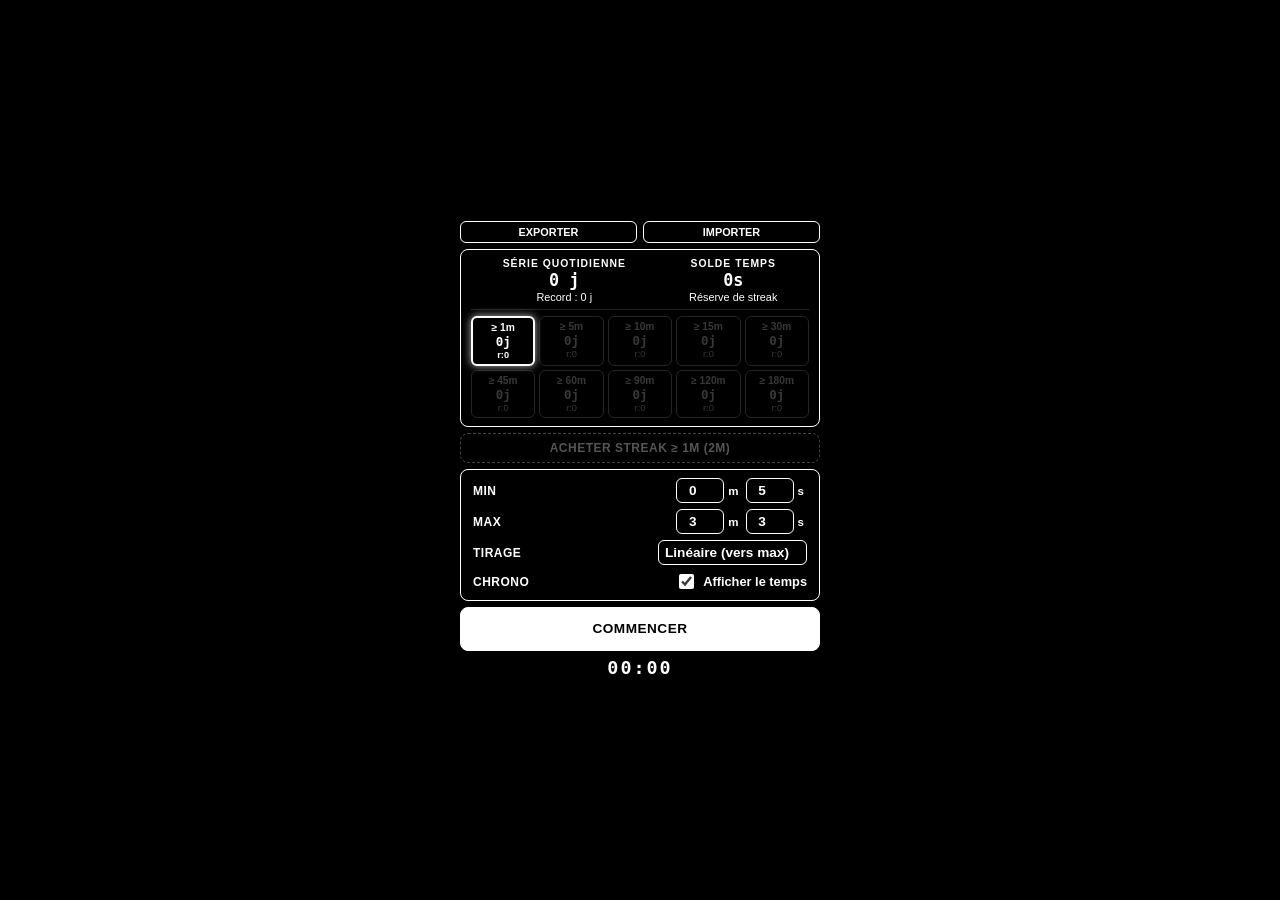
==== antibrainrot.html @ d5aaacd8 "Sélection temps" ====
<!DOCTYPE html>
<html lang="fr">
<head>
  <meta charset="UTF-8">
  <meta name="viewport" content="width=device-width, initial-scale=1.0, user-scalable=no">
  <meta name="color-scheme" content="dark">
  <title>ANTI BRAINROTTING</title>
  <style>
    * {
      box-sizing: border-box;
      user-select: none;
      -webkit-user-select: none;
      -webkit-tap-highlight-color: transparent;
    }
    body {
      margin: 0;
      background: #000;
      color: #fff;
      font-family: -apple-system, BlinkMacSystemFont, "Segoe UI", Roboto, "Helvetica Neue", sans-serif;
      display: flex;
      flex-direction: column;
      align-items: center;
      justify-content: center;
      min-height: 100vh;
      text-align: center;
      padding: 10px 14px;
    }
    .card, .backup-actions, button#actionBtn, #buySection {
      width: 100%;
      max-width: 360px;
    }
    .backup-actions {
      display: flex;
      justify-content: space-between;
      gap: 6px;
      margin-bottom: 6px;
    }
    .btn-secondary {
      flex: 1;
      background: #000;
      border: 1px solid #fff;
      color: #fff;
      font-size: 0.68rem;
      padding: 4px 10px;
      border-radius: 6px;
      cursor: pointer;
      font-weight: 600;
      text-transform: uppercase;
      transition: background 0.2s, color 0.2s;
      appearance: none;
    }
    .btn-secondary:hover {
      background: #fff;
      color: #000;
    }
    .unified-stats-card, .config-card {
      background: #000;
      border: 1px solid #fff;
      border-radius: 8px;
      margin-bottom: 6px;
      display: flex;
      flex-direction: column;
      gap: 6px;
    }
    .unified-stats-card { padding: 8px 10px; }
    .config-card { padding: 8px 12px; }

    .stats-header {
      display: flex;
      justify-content: space-around;
      align-items: center;
      border-bottom: 1px solid #222;
      padding-bottom: 6px;
    }
    .stat-box {
      display: flex;
      flex-direction: column;
      align-items: center;
    }
    .stat-label {
      font-size: 0.65rem;
      text-transform: uppercase;
      letter-spacing: 1px;
      margin-bottom: 1px;
      font-weight: 600;
    }
    .stat-val {
      font-size: 1.05rem;
      font-weight: 700;
      font-family: "SF Mono", Monaco, Consolas, monospace;
    }
    .stat-sub { font-size: 0.68rem; margin-top: 1px; }

    .tiers-grid {
      display: grid;
      grid-template-columns: repeat(auto-fit, minmax(64px, 1fr));
      gap: 4px;
    }
    .tier-box {
      background: #000;
      border: 1px solid #fff;
      border-radius: 6px;
      padding: 4px 2px;
      display: flex;
      flex-direction: column;
      align-items: center;
      transition: opacity 0.2s, border-color 0.2s, transform 0.1s;
      cursor: pointer;
    }
    .tier-box:active { transform: scale(0.97); }

    .tier-box.locked {
      border-color: #444;
      color: #666;
      opacity: 0.55;
    }
    .tier-box.locked span { color: #666; }

    .tier-box.completed-today {
      border-color: #fff;
      color: #fff;
      opacity: 0.85;
    }
    .tier-box.completed-today span { color: #fff; }

    .tier-box.selected-target {
      border: 2px solid #fff;
      box-shadow: 0 0 8px rgba(255, 255, 255, 0.7);
      opacity: 1 !important;
      color: #fff !important;
    }
    .tier-box.selected-target span {
      color: #fff !important;
      font-weight: 900 !important;
    }

    .tier-label { font-size: 0.64rem; font-weight: 700; margin-bottom: 1px; }
    .tier-val {
      font-size: 0.78rem;
      font-weight: 700;
      font-family: "SF Mono", Monaco, Consolas, monospace;
    }
    .tier-rec { font-size: 0.58rem; margin-top: 1px; }

    #buySection {
      margin-bottom: 6px;
      display: none;
    }
    #btnBuyStreak {
      width: 100%;
      background: #000;
      color: #fff;
      border: 1px dashed #fff;
      border-radius: 8px;
      padding: 7px 10px;
      font-size: 0.75rem;
      font-weight: 700;
      letter-spacing: 0.5px;
      cursor: pointer;
      text-transform: uppercase;
      transition: background 0.2s, color 0.2s;
    }
    #btnBuyStreak:hover:not(:disabled) {
      background: #fff;
      color: #000;
    }
    #btnBuyStreak:disabled {
      border-color: #444;
      color: #555;
      cursor: not-allowed;
    }

    .config-row {
      display: flex;
      align-items: center;
      justify-content: space-between;
      gap: 6px;
    }
    .row-label {
      font-size: 0.75rem;
      font-weight: 700;
      text-transform: uppercase;
      letter-spacing: 0.5px;
    }
    .inputs-wrapper { display: flex; align-items: center; gap: 4px; }
    .unit-tag { font-size: 0.72rem; margin-right: 3px; font-weight: 600; }

    input[type="number"], select {
      background: #000;
      border: 1px solid #fff;
      color: #fff;
      border-radius: 6px;
      font-size: 0.85rem;
      outline: none;
      appearance: none;
    }
    input[type="number"] {
      padding: 4px 2px;
      width: 48px;
      text-align: center;
      font-weight: bold;
    }
    select { padding: 4px 6px; max-width: 185px; font-weight: 600; }
    input:disabled, select:disabled { border: 1px solid #fff; -webkit-text-fill-color: #fff; }

    .checkbox-label {
      display: flex;
      align-items: center;
      cursor: pointer;
      gap: 6px;
      font-size: 0.8rem;
      font-weight: 600;
    }
    .checkbox-label input { width: 15px; height: 15px; accent-color: #fff; cursor: pointer; }

    button#actionBtn {
      background: #fff;
      color: #000;
      border: 1px solid #fff;
      padding: 10px 14px;
      border-radius: 8px;
      font-size: 0.85rem;
      font-weight: 700;
      letter-spacing: 0.5px;
      cursor: pointer;
      min-height: 44px;
      line-height: 1.3;
      white-space: pre-line;
      margin-bottom: 6px;
      transition: transform 0.1s ease;
      touch-action: manipulation;
      appearance: none;
    }
    button#actionBtn:active { transform: scale(0.98); }
    button#actionBtn.stop {
      background: #000;
      color: #fff;
    }
    button#actionBtn.stop:active {
      background: #fff;
      color: #000;
    }
    button#actionBtn.presence {
      background: #000;
      color: #fff;
      border: 1px solid #fff;
    }

    #stopwatch {
      font-family: "SF Mono", Monaco, Consolas, monospace;
      font-size: 1.15rem;
      letter-spacing: 2px;
      min-height: 22px;
      font-weight: 700;
    }
    #stopwatch.hidden, #importFile { display: none; }
  </style>
</head>
<body>

  <div class="backup-actions">
    <button class="btn-secondary" id="btnExport">Exporter</button>
    <button class="btn-secondary" id="btnImport">Importer</button>
    <input type="file" id="importFile" accept=".json">
  </div>

  <div class="unified-stats-card card">
    <div class="stats-header">
      <div class="stat-box">
        <span class="stat-label">Série Quotidienne</span>
        <span class="stat-val" id="statDayStreak">0 j</span>
        <span class="stat-sub" id="statDayStreakRecord">Record : 0 j</span>
      </div>
      <div class="stat-box">
        <span class="stat-label">Solde Temps</span>
        <span class="stat-val" id="statBank">0s</span>
        <span class="stat-sub">Réserve de streak</span>
      </div>
    </div>
    <div class="tiers-grid" id="tiersContainer"></div>
  </div>

  <div id="buySection">
    <button id="btnBuyStreak">Acheter le streak</button>
  </div>

  <div class="config-card card">
    <div class="config-row" id="rowMin">
      <span class="row-label">Min</span>
      <div class="inputs-wrapper">
        <input type="number" id="minM" value="0" min="0" max="999">
        <span class="unit-tag">m</span>
        <input type="number" id="minS" value="5" min="0" max="59">
        <span class="unit-tag">s</span>
      </div>
    </div>
    <div class="config-row">
      <span class="row-label">Max</span>
      <div class="inputs-wrapper">
        <input type="number" id="maxM" value="3" min="0" max="999">
        <span class="unit-tag">m</span>
        <input type="number" id="maxS" value="3" min="0" max="59">
        <span class="unit-tag">s</span>
      </div>
    </div>
    <div class="config-row">
      <span class="row-label">Tirage</span>
      <select id="probDist">
        <option value="fixed">Durée fixe (Max)</option>
        <option value="linear" selected>Linéaire (vers max)</option>
        <option value="uniform">Uniforme (classique)</option>
      </select>
    </div>
    <div class="config-row" id="rowSurprise">
      <span class="row-label">Contrôles</span>
      <select id="surpriseFreq">
        <option value="0">Aucun (0 %)</option>
        <option value="0.0055">Rare (~1 / 3 min)</option>
        <option value="0.011" selected>Modéré (~1 / 90 s)</option>
        <option value="0.020">Fréquent (~1 / 50 s)</option>
        <option value="0.0333">Intense (~1 / 30 s)</option>
      </select>
    </div>
    <div class="config-row">
      <span class="row-label">Chrono</span>
      <label class="checkbox-label">
        <input type="checkbox" id="showStopwatch" checked>
        <span>Afficher le temps</span>
      </label>
    </div>
  </div>

  <button id="actionBtn">COMMENCER</button>
  <div id="stopwatch">00:00</div>

  <script>
    const $ = id => document.getElementById(id);

    const DURATION_TIERS = [
      { id: "1m", label: "≥ 1m", minSec: 60 },
      { id: "5m", label: "≥ 5m", minSec: 300 },
      { id: "10m", label: "≥ 10m", minSec: 600 },
      { id: "15m", label: "≥ 15m", minSec: 900 },
      { id: "30m", label: "≥ 30m", minSec: 1800 },
      { id: "45m", label: "≥ 45m", minSec: 2700 },
      { id: "60m", label: "≥ 60m", minSec: 3600 },
      { id: "90m", label: "≥ 90m", minSec: 5400 },
      { id: "120m", label: "≥ 120m", minSec: 7200 },
      { id: "180m", label: "≥ 180m", minSec: 10800 }
    ];

    let selectedTierId = null;

    let running = false;
    let presenceMode = null;
    let countdownVal = 0;
    let targetSeconds = 0;
    let configuredMaxSeconds = 0;
    let elapsedSeconds = 0;
    let pauseOffsetMs = 0;
    let pauseStartMs = 0;
    let startTime = 0;
    let masterInterval = null;
    let presenceTimer = null;

    let surpriseProbPerSec = 0;
    let lastSurpriseEndSecond = -999;

    const stopIfRunning = () => { if (running) declarerEchec("APPLICATION QUITTÉE"); };
    document.addEventListener("visibilitychange", () => { if (document.hidden) stopIfRunning(); });
    window.addEventListener("pagehide", stopIfRunning);
    window.addEventListener("blur", stopIfRunning);

    const recupererDateJour = () => new Date().toISOString().slice(0, 10);

    function calculerEcartJours(d1, d2) {
      if (!d1 || !d2) return 999;
      return Math.round((new Date(d2) - new Date(d1)) / 864e5);
    }

    function chargerDonneesStats() {
      const defaut = { lastActiveDate: null, dayStreak: 0, dayStreakRecord: 0, bankSeconds: 0, tiers: {} };
      DURATION_TIERS.forEach(t => defaut.tiers[t.id] = { streak: 0, record: 0, lastDate: null });

      try {
        const raw = localStorage.getItem('meditation_presence_stats');
        if (!raw) return defaut;
        const data = Object.assign(defaut, JSON.parse(raw));
        const today = recupererDateJour();

        if (calculerEcartJours(data.lastActiveDate, today) > 1) data.dayStreak = 0;
        data.dayStreakRecord = Math.max(data.dayStreak, data.dayStreakRecord || 0);

        DURATION_TIERS.forEach(t => {
          const tier = data.tiers[t.id] = data.tiers[t.id] || { streak: 0, record: 0, lastDate: null };
          if (calculerEcartJours(tier.lastDate, today) > 1) tier.streak = 0;
          tier.record = Math.max(tier.streak, tier.record || 0);
        });
        return data;
      } catch {
        return defaut;
      }
    }

    function enregistrerDonneesStats(data) {
      try { localStorage.setItem('meditation_presence_stats', JSON.stringify(data)); } catch {}
    }

    function selectionnerPalier(id) {
      if (running) return;

      if (selectedTierId === id) {
        selectedTierId = null;
      } else {
        selectedTierId = id;
        const t = DURATION_TIERS.find(tier => tier.id === id);
        if (t) {
          $('maxM').value = Math.floor(t.minSec / 60);
          $('maxS').value = t.minSec % 60;
          sauvegarderParametres();
        }
      }
      rafraichirAffichageStats();
    }

    function actualiserPalierSelonMax() {
      const maxSec = (parseInt($('maxM').value, 10) || 0) * 60 + (parseInt($('maxS').value, 10) || 0);
      let palierCorrespondant = null;

      // On trouve le palier le plus élevé éligible avec le temps Max configuré
      for (let i = DURATION_TIERS.length - 1; i >= 0; i--) {
        if (maxSec >= DURATION_TIERS[i].minSec) {
          palierCorrespondant = DURATION_TIERS[i].id;
          break;
        }
      }

      selectedTierId = palierCorrespondant;
      sauvegarderParametres();
      rafraichirAffichageStats();
    }

    function rafraichirAffichageStats() {
      const data = chargerDonneesStats();
      const today = recupererDateJour();

      $('statDayStreak').textContent = `${data.dayStreak} j`;
      $('statDayStreakRecord').textContent = `Record : ${data.dayStreakRecord || 0} j`;
      $('statBank').textContent = formaterTempsCourt(data.bankSeconds || 0);

      const fragment = document.createDocumentFragment();

      DURATION_TIERS.forEach(t => {
        const tData = data.tiers[t.id] || { streak: 0, record: 0, lastDate: null };
        const isDoneToday = tData.lastDate === today;
        const isSelected = selectedTierId === t.id;

        let statusClass = isDoneToday ? "completed-today" : "locked";
        if (isSelected) statusClass += " selected-target";

        const box = document.createElement('div');
        box.className = `tier-box ${statusClass}`;
        box.onclick = () => selectionnerPalier(t.id);
        box.innerHTML = `
          <span class="tier-label">${t.label}</span>
          <span class="tier-val">${tData.streak}j</span>
          <span class="tier-rec">r:${tData.record}</span>
        `;
        fragment.appendChild(box);
      });

      const container = $('tiersContainer');
      container.replaceChildren(fragment);

      // Gestion de l'affichage du bouton d'achat
      const buySec = $('buySection');
      const buyBtn = $('btnBuyStreak');
      const tierData = selectedTierId ? data.tiers[selectedTierId] : null;
      const isSelectedDoneToday = tierData ? tierData.lastDate === today : false;

      // Le bouton d'achat n'est proposé que si le palier n'est pas encore fait aujourd'hui
      if (selectedTierId && !running && !isSelectedDoneToday) {
        const tierObj = DURATION_TIERS.find(t => t.id === selectedTierId);
        const costSec = tierObj.minSec * 2;
        buySec.style.display = 'block';
        buyBtn.textContent = `Acheter streak ${tierObj.label} (${formaterTempsCourt(costSec)})`;
        buyBtn.disabled = (data.bankSeconds || 0) < costSec;
      } else {
        buySec.style.display = 'none';
      }
    }

    function acheterStreak() {
      if (!selectedTierId || running) return;
      const data = chargerDonneesStats();
      const today = recupererDateJour();
      const tierObj = DURATION_TIERS.find(t => t.id === selectedTierId);
      if (!tierObj) return;

      const costSec = tierObj.minSec * 2;
      if ((data.bankSeconds || 0) < costSec) {
        alert("Solde de temps insuffisant pour acheter ce streak.");
        return;
      }

      data.bankSeconds -= costSec;

      if (data.lastActiveDate !== today) {
        data.dayStreak = (calculerEcartJours(data.lastActiveDate, today) === 1) ? data.dayStreak + 1 : 1;
        data.lastActiveDate = today;
      }
      data.dayStreakRecord = Math.max(data.dayStreak, data.dayStreakRecord || 0);

      const tier = data.tiers[tierObj.id] = data.tiers[tierObj.id] || { streak: 0, record: 0, lastDate: null };
      tier.streak = (calculerEcartJours(tier.lastDate, today) === 1) ? tier.streak + 1 : 1;
      tier.lastDate = today;
      tier.record = Math.max(tier.streak, tier.record || 0);

      enregistrerDonneesStats(data);
      rafraichirAffichageStats();
      alert(`Streak ${tierObj.label} acheté avec succès !`);
    }

    function exporterSauvegarde() {
      const exportData = {
        version: 4,
        dateExport: new Date().toISOString(),
        config: localStorage.getItem('meditation_presence_config'),
        stats: localStorage.getItem('meditation_presence_stats')
      };
      const blob = new Blob([JSON.stringify(exportData, null, 2)], { type: "application/json" });
      const a = document.createElement('a');
      a.href = URL.createObjectURL(blob);
      a.download = `presence-backup-${recupererDateJour()}.json`;
      a.click();
      URL.revokeObjectURL(a.href);
    }

    function importerSauvegarde(event) {
      const file = event.target.files[0];
      if (!file) return;

      const reader = new FileReader();
      reader.onload = e => {
        try {
          const data = JSON.parse(e.target.result);
          if (data.stats) {
            JSON.parse(data.stats);
            localStorage.setItem('meditation_presence_stats', data.stats);
          }
          if (data.config) {
            JSON.parse(data.config);
            localStorage.setItem('meditation_presence_config', data.config);
          }
          chargerParametres();
          gererChangementDistribution();
          toggleChronoDisplay();
          actualiserPalierSelonMax();
          alert("Données importées avec succès.");
        } catch {
          alert("Erreur lors de l'import : fichier corrompu ou invalide.");
        }
      };
      reader.readAsText(file);
      event.target.value = "";
    }

    function comptabiliserSession(estVictoire, maxSecSession, dureeReelle) {
      const stats = chargerDonneesStats();
      const today = recupererDateJour();
      let estComptabilise = false;
      let gainBanque = 0;

      if (estVictoire) {
        if (stats.lastActiveDate !== today) {
          stats.dayStreak = (calculerEcartJours(stats.lastActiveDate, today) === 1) ? stats.dayStreak + 1 : 1;
          stats.lastActiveDate = today;
        }
        stats.dayStreakRecord = Math.max(stats.dayStreak, stats.dayStreakRecord || 0);

        if (selectedTierId) {
          const t = DURATION_TIERS.find(tier => tier.id === selectedTierId);
          if (t && maxSecSession >= t.minSec) {
            const tier = stats.tiers[t.id] = stats.tiers[t.id] || { streak: 0, record: 0, lastDate: null };
            if (tier.lastDate !== today) {
              tier.streak = (calculerEcartJours(tier.lastDate, today) === 1) ? tier.streak + 1 : 1;
              tier.lastDate = today;
              tier.record = Math.max(tier.streak, tier.record || 0);
              estComptabilise = true;
            }
          }
        } else {
          for (let i = 0; i < DURATION_TIERS.length; i++) {
            const t = DURATION_TIERS[i];
            const tier = stats.tiers[t.id] = stats.tiers[t.id] || { streak: 0, record: 0, lastDate: null };
            if (tier.lastDate === today) continue;

            if (maxSecSession >= t.minSec) {
              tier.streak = (calculerEcartJours(tier.lastDate, today) === 1) ? tier.streak + 1 : 1;
              tier.lastDate = today;
              tier.record = Math.max(tier.streak, tier.record || 0);
              estComptabilise = true;
            }
            break;
          }
        }

        if (!estComptabilise) {
          gainBanque = Math.floor(dureeReelle / 4);
          stats.bankSeconds = (stats.bankSeconds || 0) + gainBanque;
        }
      }

      enregistrerDonneesStats(stats);
      rafraichirAffichageStats();
      return { estComptabilise, gainBanque };
    }

    function sauvegarderParametres() {
      try {
        localStorage.setItem('meditation_presence_config', JSON.stringify({
          minM: $('minM').value, minS: $('minS').value,
          maxM: $('maxM').value, maxS: $('maxS').value,
          surpriseFreq: $('surpriseFreq').value,
          probDist: $('probDist').value,
          showStopwatch: $('showStopwatch').checked
        }));
      } catch {}
    }

    function chargerParametres() {
      try {
        const config = JSON.parse(localStorage.getItem('meditation_presence_config') || '{}');
        ['minM', 'minS', 'maxM', 'maxS', 'surpriseFreq', 'probDist'].forEach(k => {
          if (config[k] !== undefined && $(k)) $(k).value = config[k];
        });
        if (config.showStopwatch !== undefined) $('showStopwatch').checked = config.showStopwatch;
      } catch {}
    }

    function gererChangementDistribution() {
      const isFixed = $('probDist').value === 'fixed';
      $('minM').disabled = $('minS').disabled = isFixed;
      $('rowMin').style.display = isFixed ? "none" : "flex";

      $('surpriseFreq').disabled = !isFixed;
      $('rowSurprise').style.display = isFixed ? "flex" : "none";
    }

    function toggleChronoDisplay() {
      $('stopwatch').classList.toggle('hidden', !$('showStopwatch').checked);
    }

    function formaterTemps(totalSec) {
      const m = Math.floor(totalSec / 60);
      const s = totalSec % 60;
      return (m > 0 && s > 0) ? `${m}m ${s}s` : (m > 0 ? `${m}m` : `${s}s`);
    }

    function formaterTempsCourt(totalSec) {
      const m = Math.floor(totalSec / 60);
      const s = totalSec % 60;
      if (m > 0 && s > 0) return `${m}m${s}s`;
      if (m > 0) return `${m}m`;
      return `${s}s`;
    }

    function formaterChrono(sec) {
      return `${String(Math.floor(sec / 60)).padStart(2, '0')}:${String(sec % 60).padStart(2, '0')}`;
    }

    function calculerTempsCible(minSec, maxSec, mode) {
      if (mode === 'fixed' || minSec >= maxSec) return maxSec;
      const u = Math.random();
      const factors = {
        linear: Math.sqrt(u),
        uniform: u
      };
      return minSec + Math.floor((factors[mode] ?? u) * (maxSec - minSec + 1));
    }

    function toggleFormInputs(disabled) {
      ['maxM', 'maxS', 'showStopwatch', 'probDist'].forEach(id => $(id).disabled = disabled);
      if (disabled) {
        $('minM').disabled = $('minS').disabled = true;
        $('surpriseFreq').disabled = true;
        $('buySection').style.display = 'none';
      } else {
        gererChangementDistribution();
        rafraichirAffichageStats();
      }
    }

    function handleClick() {
      if (presenceMode === 'mid') {
        clearTimeout(presenceTimer);
        presenceMode = null;
        pauseOffsetMs += (Date.now() - pauseStartMs);
        lastSurpriseEndSecond = elapsedSeconds;

        const btn = $('actionBtn');
        btn.textContent = "ABANDONNER";
        btn.className = "stop";
      } else if (presenceMode === 'final') {
        clearTimeout(presenceTimer);
        presenceMode = null;

        const res = comptabiliserSession(true, configuredMaxSeconds, targetSeconds);
        const statut = res.estComptabilise 
          ? "COMPTABILISÉ" 
          : (res.gainBanque > 0 ? `+${formaterTemps(res.gainBanque)} ÉCONOMISÉ` : "NON COMPTABILISÉ");
        const tempsFormate = formaterTemps(targetSeconds);

        reinitialiserBouton(`GAGNÉ - ${statut} (${tempsFormate})\nRECOMMENCER`);
      } else if (running) {
        declarerEchec("ABANDON");
      } else {
        demarrerSession();
      }
    }

    function demarrerSession() {
      sauvegarderParametres();

      const minTotal = (parseInt($('minM').value, 10) || 0) * 60 + (parseInt($('minS').value, 10) || 0);
      const maxTotal = (parseInt($('maxM').value, 10) || 0) * 60 + (parseInt($('maxS').value, 10) || 0);
      const distMode = $('probDist').value;

      if (maxTotal <= 0) return alert("La durée maximum doit être supérieure à 0.");
      if (distMode !== 'fixed' && minTotal > maxTotal) return alert("Le minimum ne peut pas dépasser le maximum.");

      configuredMaxSeconds = maxTotal;
      targetSeconds = calculerTempsCible(minTotal, maxTotal, distMode);
      
      surpriseProbPerSec = (distMode === 'fixed') ? (parseFloat($('surpriseFreq').value) || 0) : 0;
      
      elapsedSeconds = 0;
      pauseOffsetMs = 0;
      startTime = Date.now();
      lastSurpriseEndSecond = -999;
      presenceMode = null;
      running = true;

      toggleFormInputs(true);
      toggleChronoDisplay();

      const btn = $('actionBtn');
      btn.textContent = "ABANDONNER";
      btn.className = "stop";
      $('stopwatch').textContent = "00:00";

      clearInterval(masterInterval);
      masterInterval = setInterval(moteurTemps, 200);
    }

    function moteurTemps() {
      if (!running || presenceMode !== null) return;

      const currentSec = Math.floor((Date.now() - startTime - pauseOffsetMs) / 1000);
      if (currentSec <= elapsedSeconds) return;

      elapsedSeconds = currentSec;
      $('stopwatch').textContent = formaterChrono(elapsedSeconds);

      if (elapsedSeconds >= targetSeconds) {
        clearInterval(masterInterval);
        running = false;
        activerCompteARebours('final', 10, "TERMINER", "NON VALIDÉ");
        return;
      }

      if (surpriseProbPerSec > 0) {
        const delaiEcoule = (elapsedSeconds - lastSurpriseEndSecond) >= 10;
        const pasTropProcheFin = (targetSeconds - elapsedSeconds) > 20;

        if (delaiEcoule && pasTropProcheFin && Math.random() < surpriseProbPerSec) {
          pauseStartMs = Date.now();
          activerCompteARebours('mid', 10, "PRÉSENT", "CONTRÔLE MANQUÉ");
        }
      }
    }

    function activerCompteARebours(mode, seconds, labelPrefix, failReason) {
      clearTimeout(presenceTimer);
      presenceMode = mode;
      countdownVal = seconds;

      const step = () => {
        if (presenceMode !== mode) return;
        const btn = $('actionBtn');
        if (countdownVal > 0) {
          btn.textContent = `${labelPrefix} (${countdownVal}s)`;
          btn.className = "presence";
          countdownVal--;
          presenceTimer = setTimeout(step, 1000);
        } else {
          declarerEchec(failReason);
        }
      };
      step();
    }

    function declarerEchec(raison = "NON VALIDÉ") {
      presenceMode = null;
      running = false;
      clearInterval(masterInterval);
      clearTimeout(presenceTimer);

      const tempsTenu = formaterTemps(elapsedSeconds);
      comptabiliserSession(false, configuredMaxSeconds, 0);
      reinitialiserBouton(`PERDU : ${raison} (${tempsTenu})\nRECOMMENCER`);
    }

    function reinitialiserBouton(label = "COMMENCER") {
      toggleFormInputs(false);
      const btn = $('actionBtn');
      btn.textContent = label;
      btn.className = "";
    }

    // Écouteurs d'événements
    $('btnExport').addEventListener('click', exporterSauvegarde);
    $('btnImport').addEventListener('click', () => $('importFile').click());
    $('importFile').addEventListener('change', importerSauvegarde);
    $('actionBtn').addEventListener('click', handleClick);
    $('btnBuyStreak').addEventListener('click', acheterStreak);

    $('minM').addEventListener('input', sauvegarderParametres);
    $('minS').addEventListener('input', sauvegarderParametres);

    // Ajustement dynamique au changement de Max
    $('maxM').addEventListener('input', actualiserPalierSelonMax);
    $('maxS').addEventListener('input', actualiserPalierSelonMax);

    $('surpriseFreq').addEventListener('change', sauvegarderParametres);
    $('probDist').addEventListener('change', () => {
      gererChangementDistribution();
      sauvegarderParametres();
    });
    $('showStopwatch').addEventListener('change', () => {
      toggleChronoDisplay();
      sauvegarderParametres();
    });

    // Initialisation
    chargerParametres();
    gererChangementDistribution();
    toggleChronoDisplay();
    actualiserPalierSelonMax();
  </script>
</body>
</html>
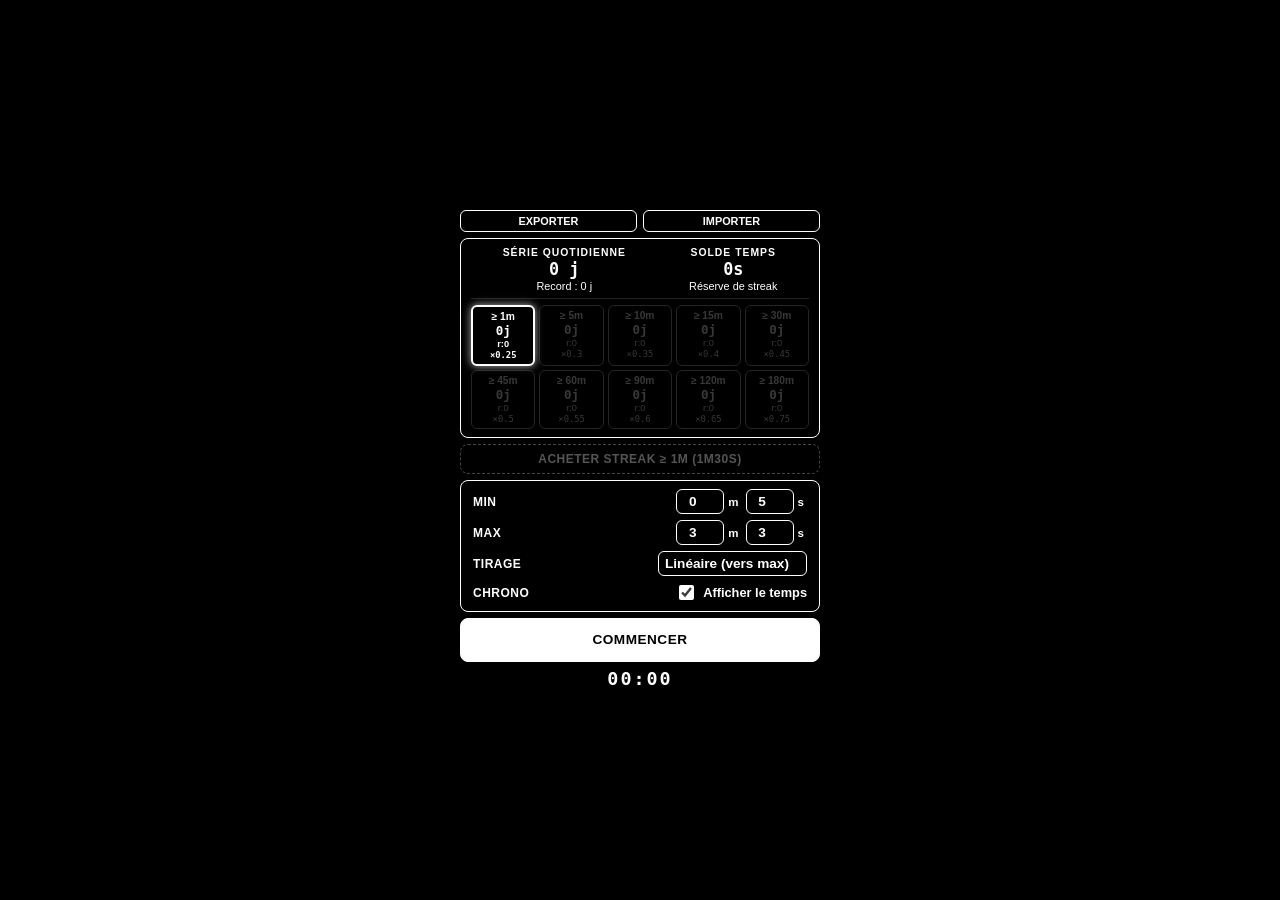
==== commit 36df60cd: "commit" ====
--- a/antibrainrot.html
+++ b/antibrainrot.html
@@ -25,7 +25,7 @@
       text-align: center;
       padding: 10px 14px;
     }
-    .card, .backup-actions, button#actionBtn, #buySection {
+    .card, .backup-actions, button#actionBtn, #buySection, #bonusInfo {
       width: 100%;
       max-width: 360px;
     }
@@ -117,11 +117,15 @@
     .tier-box.locked span { color: #666; }
 
     .tier-box.completed-today {
-      border-color: #fff;
+      border: 1px solid #fff;
       color: #fff;
-      opacity: 0.85;
-    }
-    .tier-box.completed-today span { color: #fff; }
+      opacity: 1;
+    }
+    .tier-box.completed-today span {
+      color: #fff;
+      font-weight: normal;
+    }
+
 
     .tier-box.selected-target {
       border: 2px solid #fff;
@@ -141,6 +145,30 @@
       font-family: "SF Mono", Monaco, Consolas, monospace;
     }
     .tier-rec { font-size: 0.58rem; margin-top: 1px; }
+    .tier-mult {
+      font-size: 0.55rem;
+      font-family: "SF Mono", Monaco, Consolas, monospace;
+      color: #aaa;
+      margin-top: 1px;
+    }
+
+    #bonusInfo {
+      display: none;
+      background: #000;
+      border: 1px solid #444;
+      border-radius: 8px;
+      padding: 6px 10px;
+      margin-bottom: 6px;
+      font-size: 0.72rem;
+      font-weight: 600;
+      color: #bbb;
+      line-height: 1.4;
+    }
+    #bonusInfo .highlight {
+      color: #fff;
+      font-family: "SF Mono", Monaco, Consolas, monospace;
+      font-weight: 700;
+    }
 
     #buySection {
       margin-bottom: 6px;
@@ -279,6 +307,8 @@
     </div>
     <div class="tiers-grid" id="tiersContainer"></div>
   </div>
+
+  <div id="bonusInfo"></div>
 
   <div id="buySection">
     <button id="btnBuyStreak">Acheter le streak</button>
@@ -337,16 +367,16 @@
     const $ = id => document.getElementById(id);
 
     const DURATION_TIERS = [
-      { id: "1m", label: "≥ 1m", minSec: 60 },
-      { id: "5m", label: "≥ 5m", minSec: 300 },
-      { id: "10m", label: "≥ 10m", minSec: 600 },
-      { id: "15m", label: "≥ 15m", minSec: 900 },
-      { id: "30m", label: "≥ 30m", minSec: 1800 },
-      { id: "45m", label: "≥ 45m", minSec: 2700 },
-      { id: "60m", label: "≥ 60m", minSec: 3600 },
-      { id: "90m", label: "≥ 90m", minSec: 5400 },
-      { id: "120m", label: "≥ 120m", minSec: 7200 },
-      { id: "180m", label: "≥ 180m", minSec: 10800 }
+      { id: "1m", label: "≥ 1m", minSec: 60, rate: 0.25 },
+      { id: "5m", label: "≥ 5m", minSec: 300, rate: 0.30 },
+      { id: "10m", label: "≥ 10m", minSec: 600, rate: 0.35 },
+      { id: "15m", label: "≥ 15m", minSec: 900, rate: 0.40 },
+      { id: "30m", label: "≥ 30m", minSec: 1800, rate: 0.45 },
+      { id: "45m", label: "≥ 45m", minSec: 2700, rate: 0.50 },
+      { id: "60m", label: "≥ 60m", minSec: 3600, rate: 0.55 },
+      { id: "90m", label: "≥ 90m", minSec: 5400, rate: 0.60 },
+      { id: "120m", label: "≥ 120m", minSec: 7200, rate: 0.65 },
+      { id: "180m", label: "≥ 180m", minSec: 10800, rate: 0.75 }
     ];
 
     let selectedTierId = null;
@@ -427,7 +457,6 @@
       const maxSec = (parseInt($('maxM').value, 10) || 0) * 60 + (parseInt($('maxS').value, 10) || 0);
       let palierCorrespondant = null;
 
-      // On trouve le palier le plus élevé éligible avec le temps Max configuré
       for (let i = DURATION_TIERS.length - 1; i >= 0; i--) {
         if (maxSec >= DURATION_TIERS[i].minSec) {
           palierCorrespondant = DURATION_TIERS[i].id;
@@ -465,6 +494,7 @@
           <span class="tier-label">${t.label}</span>
           <span class="tier-val">${tData.streak}j</span>
           <span class="tier-rec">r:${tData.record}</span>
+          <span class="tier-mult">×${t.rate}</span>
         `;
         fragment.appendChild(box);
       });
@@ -472,16 +502,26 @@
       const container = $('tiersContainer');
       container.replaceChildren(fragment);
 
-      // Gestion de l'affichage du bouton d'achat
       const buySec = $('buySection');
       const buyBtn = $('btnBuyStreak');
+      const bonusInfo = $('bonusInfo');
       const tierData = selectedTierId ? data.tiers[selectedTierId] : null;
       const isSelectedDoneToday = tierData ? tierData.lastDate === today : false;
 
-      // Le bouton d'achat n'est proposé que si le palier n'est pas encore fait aujourd'hui
+      // Affichage du ratio bonus si le palier sélectionné est déjà fait aujourd'hui
+      if (selectedTierId && !running && isSelectedDoneToday) {
+        const tierObj = DURATION_TIERS.find(t => t.id === selectedTierId);
+        const secParMin = Math.round(60 * tierObj.rate);
+        bonusInfo.style.display = 'block';
+        bonusInfo.innerHTML = `Palier <span class="highlight">${tierObj.label}</span> déjà validé : bonus réserve actif à <span class="highlight">×${tierObj.rate}</span> (1m tenue = ${secParMin}s épargnées)`;
+      } else {
+        bonusInfo.style.display = 'none';
+      }
+
+      // Bouton d'achat visible uniquement si le palier n'est pas encore fait aujourd'hui
       if (selectedTierId && !running && !isSelectedDoneToday) {
         const tierObj = DURATION_TIERS.find(t => t.id === selectedTierId);
-        const costSec = tierObj.minSec * 2;
+        const costSec = Math.round(tierObj.minSec * 1.5);
         buySec.style.display = 'block';
         buyBtn.textContent = `Acheter streak ${tierObj.label} (${formaterTempsCourt(costSec)})`;
         buyBtn.disabled = (data.bankSeconds || 0) < costSec;
@@ -497,7 +537,7 @@
       const tierObj = DURATION_TIERS.find(t => t.id === selectedTierId);
       if (!tierObj) return;
 
-      const costSec = tierObj.minSec * 2;
+      const costSec = Math.round(tierObj.minSec * 1.5);
       if ((data.bankSeconds || 0) < costSec) {
         alert("Solde de temps insuffisant pour acheter ce streak.");
         return;
@@ -523,7 +563,7 @@
 
     function exporterSauvegarde() {
       const exportData = {
-        version: 4,
+        version: 5,
         dateExport: new Date().toISOString(),
         config: localStorage.getItem('meditation_presence_config'),
         stats: localStorage.getItem('meditation_presence_stats')
@@ -570,6 +610,7 @@
       const today = recupererDateJour();
       let estComptabilise = false;
       let gainBanque = 0;
+      let tauxApplique = 0.25;
 
       if (estVictoire) {
         if (stats.lastActiveDate !== today) {
@@ -606,14 +647,16 @@
         }
 
         if (!estComptabilise) {
-          gainBanque = Math.floor(dureeReelle / 4);
+          const t = DURATION_TIERS.find(tier => tier.id === selectedTierId);
+          tauxApplique = t ? t.rate : 0.25;
+          gainBanque = Math.floor(dureeReelle * tauxApplique);
           stats.bankSeconds = (stats.bankSeconds || 0) + gainBanque;
         }
       }
 
       enregistrerDonneesStats(stats);
       rafraichirAffichageStats();
-      return { estComptabilise, gainBanque };
+      return { estComptabilise, gainBanque, tauxApplique };
     }
 
     function sauvegarderParametres() {
@@ -685,6 +728,7 @@
         $('minM').disabled = $('minS').disabled = true;
         $('surpriseFreq').disabled = true;
         $('buySection').style.display = 'none';
+        $('bonusInfo').style.display = 'none';
       } else {
         gererChangementDistribution();
         rafraichirAffichageStats();
@@ -708,7 +752,7 @@
         const res = comptabiliserSession(true, configuredMaxSeconds, targetSeconds);
         const statut = res.estComptabilise 
           ? "COMPTABILISÉ" 
-          : (res.gainBanque > 0 ? `+${formaterTemps(res.gainBanque)} ÉCONOMISÉ` : "NON COMPTABILISÉ");
+          : (res.gainBanque > 0 ? `+${formaterTemps(res.gainBanque)} (×${res.tauxApplique})` : "NON COMPTABILISÉ");
         const tempsFormate = formaterTemps(targetSeconds);
 
         reinitialiserBouton(`GAGNÉ - ${statut} (${tempsFormate})\nRECOMMENCER`);
@@ -828,7 +872,6 @@
     $('minM').addEventListener('input', sauvegarderParametres);
     $('minS').addEventListener('input', sauvegarderParametres);
 
-    // Ajustement dynamique au changement de Max
     $('maxM').addEventListener('input', actualiserPalierSelonMax);
     $('maxS').addEventListener('input', actualiserPalierSelonMax);
 
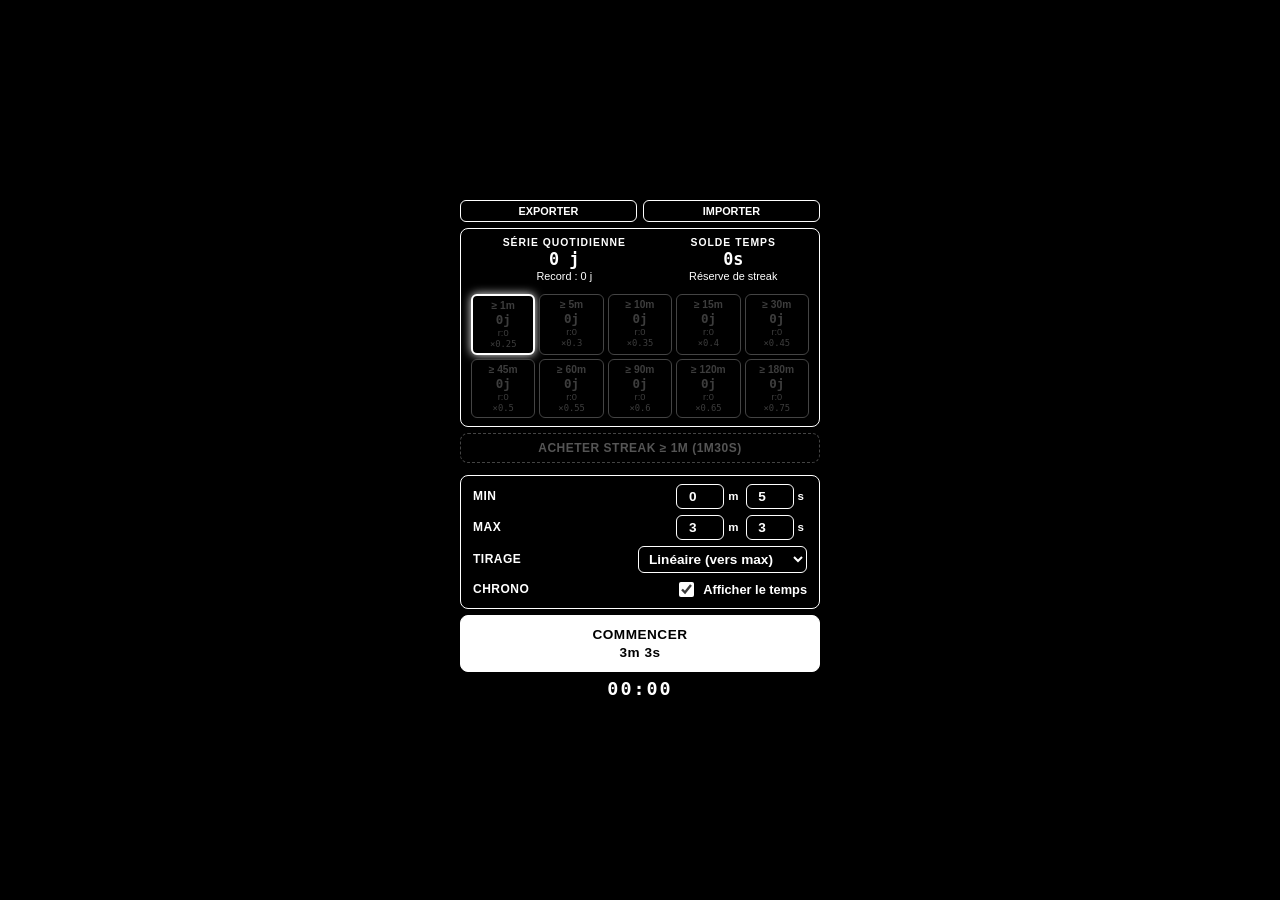
==== commit 96a6c746: "amélioration" ====
--- a/antibrainrot.html
+++ b/antibrainrot.html
@@ -16,7 +16,7 @@
       margin: 0;
       background: #000;
       color: #fff;
-      font-family: -apple-system, BlinkMacSystemFont, "Segoe UI", Roboto, "Helvetica Neue", sans-serif;
+      font-family: -apple-system, BlinkMacSystemFont, "Segoe UI", Roboto, sans-serif;
       display: flex;
       flex-direction: column;
       align-items: center;
@@ -25,7 +25,7 @@
       text-align: center;
       padding: 10px 14px;
     }
-    .card, .backup-actions, button#actionBtn, #buySection, #bonusInfo {
+    .card, .backup-actions, #actionBtn, #buySection, #bonusInfo {
       width: 100%;
       max-width: 360px;
     }
@@ -47,12 +47,9 @@
       font-weight: 600;
       text-transform: uppercase;
       transition: background 0.2s, color 0.2s;
-      appearance: none;
-    }
-    .btn-secondary:hover {
-      background: #fff;
-      color: #000;
-    }
+    }
+    .btn-secondary:hover { background: #fff; color: #000; }
+    
     .unified-stats-card, .config-card {
       background: #000;
       border: 1px solid #fff;
@@ -69,14 +66,9 @@
       display: flex;
       justify-content: space-around;
       align-items: center;
-      border-bottom: 1px solid #222;
       padding-bottom: 6px;
     }
-    .stat-box {
-      display: flex;
-      flex-direction: column;
-      align-items: center;
-    }
+    .stat-box { display: flex; flex-direction: column; align-items: center; }
     .stat-label {
       font-size: 0.65rem;
       text-transform: uppercase;
@@ -104,38 +96,16 @@
       display: flex;
       flex-direction: column;
       align-items: center;
-      transition: opacity 0.2s, border-color 0.2s, transform 0.1s;
+      transition: border-color 0.2s, box-shadow 0.2s, transform 0.1s;
       cursor: pointer;
     }
     .tier-box:active { transform: scale(0.97); }
-
-    .tier-box.locked {
-      border-color: #444;
-      color: #666;
-      opacity: 0.55;
-    }
-    .tier-box.locked span { color: #666; }
-
-    .tier-box.completed-today {
-      border: 1px solid #fff;
-      color: #fff;
-      opacity: 1;
-    }
-    .tier-box.completed-today span {
-      color: #fff;
-      font-weight: normal;
-    }
-
-
+    .tier-box.locked { border-color: #444; color: #666; }
+    .tier-box.locked > span { color: #666; opacity: 0.6; }
+    .tier-box.completed-today { border-color: #fff; color: #fff; }
     .tier-box.selected-target {
-      border: 2px solid #fff;
-      box-shadow: 0 0 8px rgba(255, 255, 255, 0.7);
-      opacity: 1 !important;
-      color: #fff !important;
-    }
-    .tier-box.selected-target span {
-      color: #fff !important;
-      font-weight: 900 !important;
+      border: 2px solid #fff !important;
+      box-shadow: 0 0 10px rgba(255, 255, 255, 0.95) !important;
     }
 
     .tier-label { font-size: 0.64rem; font-weight: 700; margin-bottom: 1px; }
@@ -152,51 +122,27 @@
       margin-top: 1px;
     }
 
-    #bonusInfo {
-      display: none;
-      background: #000;
-      border: 1px solid #444;
-      border-radius: 8px;
-      padding: 6px 10px;
-      margin-bottom: 6px;
-      font-size: 0.72rem;
-      font-weight: 600;
-      color: #bbb;
-      line-height: 1.4;
-    }
-    #bonusInfo .highlight {
-      color: #fff;
-      font-family: "SF Mono", Monaco, Consolas, monospace;
-      font-weight: 700;
-    }
-
-    #buySection {
-      margin-bottom: 6px;
-      display: none;
-    }
-    #btnBuyStreak {
-      width: 100%;
-      background: #000;
-      color: #fff;
+    #bonusInfo, #btnBuyStreak {
       border: 1px dashed #fff;
       border-radius: 8px;
       padding: 7px 10px;
       font-size: 0.75rem;
       font-weight: 700;
       letter-spacing: 0.5px;
+      text-transform: uppercase;
+      margin-bottom: 6px;
+    }
+    #bonusInfo { display: none; background: #000; }
+    #buySection { margin-bottom: 6px; display: none; }
+    #btnBuyStreak {
+      width: 100%;
+      background: #000;
+      color: #fff;
       cursor: pointer;
-      text-transform: uppercase;
       transition: background 0.2s, color 0.2s;
     }
-    #btnBuyStreak:hover:not(:disabled) {
-      background: #fff;
-      color: #000;
-    }
-    #btnBuyStreak:disabled {
-      border-color: #444;
-      color: #555;
-      cursor: not-allowed;
-    }
+    #btnBuyStreak:hover:not(:disabled) { background: #fff; color: #000; }
+    #btnBuyStreak:disabled { border-color: #444; color: #555; cursor: not-allowed; }
 
     .config-row {
       display: flex;
@@ -220,7 +166,6 @@
       border-radius: 6px;
       font-size: 0.85rem;
       outline: none;
-      appearance: none;
     }
     input[type="number"] {
       padding: 4px 2px;
@@ -229,7 +174,7 @@
       font-weight: bold;
     }
     select { padding: 4px 6px; max-width: 185px; font-weight: 600; }
-    input:disabled, select:disabled { border: 1px solid #fff; -webkit-text-fill-color: #fff; }
+    input:disabled, select:disabled { border-color: #fff; -webkit-text-fill-color: #fff; }
 
     .checkbox-label {
       display: flex;
@@ -241,7 +186,7 @@
     }
     .checkbox-label input { width: 15px; height: 15px; accent-color: #fff; cursor: pointer; }
 
-    button#actionBtn {
+    #actionBtn {
       background: #fff;
       color: #000;
       border: 1px solid #fff;
@@ -255,24 +200,12 @@
       line-height: 1.3;
       white-space: pre-line;
       margin-bottom: 6px;
-      transition: transform 0.1s ease;
       touch-action: manipulation;
-      appearance: none;
-    }
-    button#actionBtn:active { transform: scale(0.98); }
-    button#actionBtn.stop {
-      background: #000;
-      color: #fff;
-    }
-    button#actionBtn.stop:active {
-      background: #fff;
-      color: #000;
-    }
-    button#actionBtn.presence {
-      background: #000;
-      color: #fff;
-      border: 1px solid #fff;
-    }
+    }
+    #actionBtn:active { transform: scale(0.98); }
+    #actionBtn.stop { background: #000; color: #fff; }
+    #actionBtn.stop:active { background: #fff; color: #000; }
+    #actionBtn.presence { background: #000; color: #fff; font-size: 1.4rem; }
 
     #stopwatch {
       font-family: "SF Mono", Monaco, Consolas, monospace;
@@ -281,7 +214,7 @@
       min-height: 22px;
       font-weight: 700;
     }
-    #stopwatch.hidden, #importFile { display: none; }
+    .hidden { display: none !important; }
   </style>
 </head>
 <body>
@@ -289,7 +222,7 @@
   <div class="backup-actions">
     <button class="btn-secondary" id="btnExport">Exporter</button>
     <button class="btn-secondary" id="btnImport">Importer</button>
-    <input type="file" id="importFile" accept=".json">
+    <input type="file" id="importFile" class="hidden" accept=".json">
   </div>
 
   <div class="unified-stats-card card">
@@ -379,22 +312,11 @@
       { id: "180m", label: "≥ 180m", minSec: 10800, rate: 0.75 }
     ];
 
-    let selectedTierId = null;
-
-    let running = false;
-    let presenceMode = null;
-    let countdownVal = 0;
-    let targetSeconds = 0;
-    let configuredMaxSeconds = 0;
-    let elapsedSeconds = 0;
-    let pauseOffsetMs = 0;
-    let pauseStartMs = 0;
-    let startTime = 0;
-    let masterInterval = null;
-    let presenceTimer = null;
-
-    let surpriseProbPerSec = 0;
-    let lastSurpriseEndSecond = -999;
+    let selectedTierId = null, running = false, presenceMode = null;
+    let targetSeconds = 0, configuredMaxSeconds = 0, elapsedSeconds = 0;
+    let pauseOffsetMs = 0, pauseStartMs = 0, startTime = 0;
+    let masterInterval = null, presenceTimer = null;
+    let surpriseProbPerSec = 0, lastSurpriseEndSecond = -999;
 
     const stopIfRunning = () => { if (running) declarerEchec("APPLICATION QUITTÉE"); };
     document.addEventListener("visibilitychange", () => { if (document.hidden) stopIfRunning(); });
@@ -402,11 +324,8 @@
     window.addEventListener("blur", stopIfRunning);
 
     const recupererDateJour = () => new Date().toISOString().slice(0, 10);
-
-    function calculerEcartJours(d1, d2) {
-      if (!d1 || !d2) return 999;
-      return Math.round((new Date(d2) - new Date(d1)) / 864e5);
-    }
+    const calculerEcartJours = (d1, d2) => (!d1 || !d2) ? 999 : Math.round((new Date(d2) - new Date(d1)) / 864e5);
+    const lireSecondesConfig = (mId, sId) => (parseInt($(mId).value, 10) || 0) * 60 + (parseInt($(sId).value, 10) || 0);
 
     function chargerDonneesStats() {
       const defaut = { lastActiveDate: null, dayStreak: 0, dayStreakRecord: 0, bankSeconds: 0, tiers: {} };
@@ -432,13 +351,17 @@
       }
     }
 
-    function enregistrerDonneesStats(data) {
+    const enregistrerDonneesStats = data => {
       try { localStorage.setItem('meditation_presence_stats', JSON.stringify(data)); } catch {}
+    };
+
+    function actualiserBoutonRecommencer() {
+      if (running) return;
+      reinitialiserBouton(`COMMENCER\n${formaterTemps(lireSecondesConfig('maxM', 'maxS'))}`);
     }
 
     function selectionnerPalier(id) {
       if (running) return;
-
       if (selectedTierId === id) {
         selectedTierId = null;
       } else {
@@ -451,22 +374,17 @@
         }
       }
       rafraichirAffichageStats();
+      actualiserBoutonRecommencer();
     }
 
     function actualiserPalierSelonMax() {
-      const maxSec = (parseInt($('maxM').value, 10) || 0) * 60 + (parseInt($('maxS').value, 10) || 0);
-      let palierCorrespondant = null;
-
-      for (let i = DURATION_TIERS.length - 1; i >= 0; i--) {
-        if (maxSec >= DURATION_TIERS[i].minSec) {
-          palierCorrespondant = DURATION_TIERS[i].id;
-          break;
-        }
-      }
-
-      selectedTierId = palierCorrespondant;
+      const maxSec = lireSecondesConfig('maxM', 'maxS');
+      const match = [...DURATION_TIERS].reverse().find(t => maxSec >= t.minSec);
+      selectedTierId = match ? match.id : null;
+
       sauvegarderParametres();
       rafraichirAffichageStats();
+      actualiserBoutonRecommencer();
     }
 
     function rafraichirAffichageStats() {
@@ -478,17 +396,14 @@
       $('statBank').textContent = formaterTempsCourt(data.bankSeconds || 0);
 
       const fragment = document.createDocumentFragment();
-
       DURATION_TIERS.forEach(t => {
         const tData = data.tiers[t.id] || { streak: 0, record: 0, lastDate: null };
         const isDoneToday = tData.lastDate === today;
-        const isSelected = selectedTierId === t.id;
-
-        let statusClass = isDoneToday ? "completed-today" : "locked";
-        if (isSelected) statusClass += " selected-target";
+        let cls = isDoneToday ? "completed-today" : "locked";
+        if (selectedTierId === t.id) cls += " selected-target";
 
         const box = document.createElement('div');
-        box.className = `tier-box ${statusClass}`;
+        box.className = `tier-box ${cls}`;
         box.onclick = () => selectionnerPalier(t.id);
         box.innerHTML = `
           <span class="tier-label">${t.label}</span>
@@ -498,33 +413,23 @@
         `;
         fragment.appendChild(box);
       });
-
-      const container = $('tiersContainer');
-      container.replaceChildren(fragment);
+      $('tiersContainer').replaceChildren(fragment);
 
       const buySec = $('buySection');
-      const buyBtn = $('btnBuyStreak');
       const bonusInfo = $('bonusInfo');
-      const tierData = selectedTierId ? data.tiers[selectedTierId] : null;
-      const isSelectedDoneToday = tierData ? tierData.lastDate === today : false;
-
-      // Affichage du ratio bonus si le palier sélectionné est déjà fait aujourd'hui
-      if (selectedTierId && !running && isSelectedDoneToday) {
-        const tierObj = DURATION_TIERS.find(t => t.id === selectedTierId);
-        const secParMin = Math.round(60 * tierObj.rate);
-        bonusInfo.style.display = 'block';
-        bonusInfo.innerHTML = `Palier <span class="highlight">${tierObj.label}</span> déjà validé : bonus réserve actif à <span class="highlight">×${tierObj.rate}</span> (1m tenue = ${secParMin}s épargnées)`;
-      } else {
-        bonusInfo.style.display = 'none';
-      }
-
-      // Bouton d'achat visible uniquement si le palier n'est pas encore fait aujourd'hui
-      if (selectedTierId && !running && !isSelectedDoneToday) {
-        const tierObj = DURATION_TIERS.find(t => t.id === selectedTierId);
+      const tierObj = selectedTierId ? DURATION_TIERS.find(t => t.id === selectedTierId) : null;
+      const isSelectedDoneToday = tierObj && data.tiers[selectedTierId]?.lastDate === today;
+
+      bonusInfo.style.display = (tierObj && !running && isSelectedDoneToday) ? 'block' : 'none';
+      if (bonusInfo.style.display === 'block') {
+        bonusInfo.textContent = `Palier ${tierObj.label} déjà validé`;
+      }
+
+      if (tierObj && !running && !isSelectedDoneToday) {
         const costSec = Math.round(tierObj.minSec * 1.5);
         buySec.style.display = 'block';
-        buyBtn.textContent = `Acheter streak ${tierObj.label} (${formaterTempsCourt(costSec)})`;
-        buyBtn.disabled = (data.bankSeconds || 0) < costSec;
+        $('btnBuyStreak').textContent = `Acheter streak ${tierObj.label} (${formaterTempsCourt(costSec)})`;
+        $('btnBuyStreak').disabled = (data.bankSeconds || 0) < costSec;
       } else {
         buySec.style.display = 'none';
       }
@@ -544,7 +449,6 @@
       }
 
       data.bankSeconds -= costSec;
-
       if (data.lastActiveDate !== today) {
         data.dayStreak = (calculerEcartJours(data.lastActiveDate, today) === 1) ? data.dayStreak + 1 : 1;
         data.lastActiveDate = today;
@@ -584,14 +488,9 @@
       reader.onload = e => {
         try {
           const data = JSON.parse(e.target.result);
-          if (data.stats) {
-            JSON.parse(data.stats);
-            localStorage.setItem('meditation_presence_stats', data.stats);
-          }
-          if (data.config) {
-            JSON.parse(data.config);
-            localStorage.setItem('meditation_presence_config', data.config);
-          }
+          if (data.stats) localStorage.setItem('meditation_presence_stats', typeof data.stats === 'string' ? data.stats : JSON.stringify(data.stats));
+          if (data.config) localStorage.setItem('meditation_presence_config', typeof data.config === 'string' ? data.config : JSON.stringify(data.config));
+
           chargerParametres();
           gererChangementDistribution();
           toggleChronoDisplay();
@@ -619,36 +518,19 @@
         }
         stats.dayStreakRecord = Math.max(stats.dayStreak, stats.dayStreakRecord || 0);
 
-        if (selectedTierId) {
-          const t = DURATION_TIERS.find(tier => tier.id === selectedTierId);
-          if (t && maxSecSession >= t.minSec) {
-            const tier = stats.tiers[t.id] = stats.tiers[t.id] || { streak: 0, record: 0, lastDate: null };
-            if (tier.lastDate !== today) {
-              tier.streak = (calculerEcartJours(tier.lastDate, today) === 1) ? tier.streak + 1 : 1;
-              tier.lastDate = today;
-              tier.record = Math.max(tier.streak, tier.record || 0);
-              estComptabilise = true;
-            }
-          }
-        } else {
-          for (let i = 0; i < DURATION_TIERS.length; i++) {
-            const t = DURATION_TIERS[i];
-            const tier = stats.tiers[t.id] = stats.tiers[t.id] || { streak: 0, record: 0, lastDate: null };
-            if (tier.lastDate === today) continue;
-
-            if (maxSecSession >= t.minSec) {
-              tier.streak = (calculerEcartJours(tier.lastDate, today) === 1) ? tier.streak + 1 : 1;
-              tier.lastDate = today;
-              tier.record = Math.max(tier.streak, tier.record || 0);
-              estComptabilise = true;
-            }
-            break;
+        const targetTier = selectedTierId ? DURATION_TIERS.find(t => t.id === selectedTierId) : DURATION_TIERS[0];
+        if (targetTier && maxSecSession >= targetTier.minSec) {
+          const tier = stats.tiers[targetTier.id] = stats.tiers[targetTier.id] || { streak: 0, record: 0, lastDate: null };
+          if (tier.lastDate !== today) {
+            tier.streak = (calculerEcartJours(tier.lastDate, today) === 1) ? tier.streak + 1 : 1;
+            tier.lastDate = today;
+            tier.record = Math.max(tier.streak, tier.record || 0);
+            estComptabilise = true;
           }
         }
 
         if (!estComptabilise) {
-          const t = DURATION_TIERS.find(tier => tier.id === selectedTierId);
-          tauxApplique = t ? t.rate : 0.25;
+          tauxApplique = targetTier ? targetTier.rate : 0.25;
           gainBanque = Math.floor(dureeReelle * tauxApplique);
           stats.bankSeconds = (stats.bankSeconds || 0) + gainBanque;
         }
@@ -656,7 +538,7 @@
 
       enregistrerDonneesStats(stats);
       rafraichirAffichageStats();
-      return { estComptabilise, gainBanque, tauxApplique };
+      return { estComptabilise, gainBanque };
     }
 
     function sauvegarderParametres() {
@@ -685,7 +567,6 @@
       const isFixed = $('probDist').value === 'fixed';
       $('minM').disabled = $('minS').disabled = isFixed;
       $('rowMin').style.display = isFixed ? "none" : "flex";
-
       $('surpriseFreq').disabled = !isFixed;
       $('rowSurprise').style.display = isFixed ? "flex" : "none";
     }
@@ -695,17 +576,13 @@
     }
 
     function formaterTemps(totalSec) {
-      const m = Math.floor(totalSec / 60);
-      const s = totalSec % 60;
+      const m = Math.floor(totalSec / 60), s = totalSec % 60;
       return (m > 0 && s > 0) ? `${m}m ${s}s` : (m > 0 ? `${m}m` : `${s}s`);
     }
 
     function formaterTempsCourt(totalSec) {
-      const m = Math.floor(totalSec / 60);
-      const s = totalSec % 60;
-      if (m > 0 && s > 0) return `${m}m${s}s`;
-      if (m > 0) return `${m}m`;
-      return `${s}s`;
+      const m = Math.floor(totalSec / 60), s = totalSec % 60;
+      return (m > 0 && s > 0) ? `${m}m${s}s` : (m > 0 ? `${m}m` : `${s}s`);
     }
 
     function formaterChrono(sec) {
@@ -715,20 +592,15 @@
     function calculerTempsCible(minSec, maxSec, mode) {
       if (mode === 'fixed' || minSec >= maxSec) return maxSec;
       const u = Math.random();
-      const factors = {
-        linear: Math.sqrt(u),
-        uniform: u
-      };
-      return minSec + Math.floor((factors[mode] ?? u) * (maxSec - minSec + 1));
+      const mult = mode === 'linear' ? Math.sqrt(u) : u;
+      return minSec + Math.floor(mult * (maxSec - minSec + 1));
     }
 
     function toggleFormInputs(disabled) {
       ['maxM', 'maxS', 'showStopwatch', 'probDist'].forEach(id => $(id).disabled = disabled);
       if (disabled) {
-        $('minM').disabled = $('minS').disabled = true;
-        $('surpriseFreq').disabled = true;
-        $('buySection').style.display = 'none';
-        $('bonusInfo').style.display = 'none';
+        $('minM').disabled = $('minS').disabled = $('surpriseFreq').disabled = true;
+        $('buySection').style.display = $('bonusInfo').style.display = 'none';
       } else {
         gererChangementDistribution();
         rafraichirAffichageStats();
@@ -750,12 +622,9 @@
         presenceMode = null;
 
         const res = comptabiliserSession(true, configuredMaxSeconds, targetSeconds);
-        const statut = res.estComptabilise 
-          ? "COMPTABILISÉ" 
-          : (res.gainBanque > 0 ? `+${formaterTemps(res.gainBanque)} (×${res.tauxApplique})` : "NON COMPTABILISÉ");
-        const tempsFormate = formaterTemps(targetSeconds);
-
-        reinitialiserBouton(`GAGNÉ - ${statut} (${tempsFormate})\nRECOMMENCER`);
+        const tempsTenu = formaterTemps(targetSeconds);
+        const detail = res.estComptabilise ? "COMPTABILISÉ" : `${res.gainBanque > 0 ? formaterTemps(res.gainBanque) : "0s"} SOLDÉ`;
+        reinitialiserBouton(`GAGNÉ (${tempsTenu})\n${detail}\nRECOMMENCER`);
       } else if (running) {
         declarerEchec("ABANDON");
       } else {
@@ -766,8 +635,8 @@
     function demarrerSession() {
       sauvegarderParametres();
 
-      const minTotal = (parseInt($('minM').value, 10) || 0) * 60 + (parseInt($('minS').value, 10) || 0);
-      const maxTotal = (parseInt($('maxM').value, 10) || 0) * 60 + (parseInt($('maxS').value, 10) || 0);
+      const minTotal = lireSecondesConfig('minM', 'minS');
+      const maxTotal = lireSecondesConfig('maxM', 'maxS');
       const distMode = $('probDist').value;
 
       if (maxTotal <= 0) return alert("La durée maximum doit être supérieure à 0.");
@@ -775,7 +644,6 @@
 
       configuredMaxSeconds = maxTotal;
       targetSeconds = calculerTempsCible(minTotal, maxTotal, distMode);
-      
       surpriseProbPerSec = (distMode === 'fixed') ? (parseFloat($('surpriseFreq').value) || 0) : 0;
       
       elapsedSeconds = 0;
@@ -809,7 +677,7 @@
       if (elapsedSeconds >= targetSeconds) {
         clearInterval(masterInterval);
         running = false;
-        activerCompteARebours('final', 10, "TERMINER", "NON VALIDÉ");
+        activerCompteARebours('final', 10, "!", "NON VALIDÉ");
         return;
       }
 
@@ -819,29 +687,20 @@
 
         if (delaiEcoule && pasTropProcheFin && Math.random() < surpriseProbPerSec) {
           pauseStartMs = Date.now();
-          activerCompteARebours('mid', 10, "PRÉSENT", "CONTRÔLE MANQUÉ");
+          activerCompteARebours('mid', 10, "?", "CONTRÔLE MANQUÉ");
         }
       }
     }
 
-    function activerCompteARebours(mode, seconds, labelPrefix, failReason) {
+    function activerCompteARebours(mode, seconds, symbol, failReason) {
       clearTimeout(presenceTimer);
       presenceMode = mode;
-      countdownVal = seconds;
-
-      const step = () => {
-        if (presenceMode !== mode) return;
-        const btn = $('actionBtn');
-        if (countdownVal > 0) {
-          btn.textContent = `${labelPrefix} (${countdownVal}s)`;
-          btn.className = "presence";
-          countdownVal--;
-          presenceTimer = setTimeout(step, 1000);
-        } else {
-          declarerEchec(failReason);
-        }
-      };
-      step();
+      const btn = $('actionBtn');
+      btn.textContent = symbol;
+      btn.className = "presence";
+      presenceTimer = setTimeout(() => {
+        if (presenceMode === mode) declarerEchec(failReason);
+      }, seconds * 1000);
     }
 
     function declarerEchec(raison = "NON VALIDÉ") {
@@ -869,11 +728,8 @@
     $('actionBtn').addEventListener('click', handleClick);
     $('btnBuyStreak').addEventListener('click', acheterStreak);
 
-    $('minM').addEventListener('input', sauvegarderParametres);
-    $('minS').addEventListener('input', sauvegarderParametres);
-
-    $('maxM').addEventListener('input', actualiserPalierSelonMax);
-    $('maxS').addEventListener('input', actualiserPalierSelonMax);
+    ['minM', 'minS'].forEach(id => $(id).addEventListener('input', sauvegarderParametres));
+    ['maxM', 'maxS'].forEach(id => $(id).addEventListener('input', actualiserPalierSelonMax));
 
     $('surpriseFreq').addEventListener('change', sauvegarderParametres);
     $('probDist').addEventListener('change', () => {
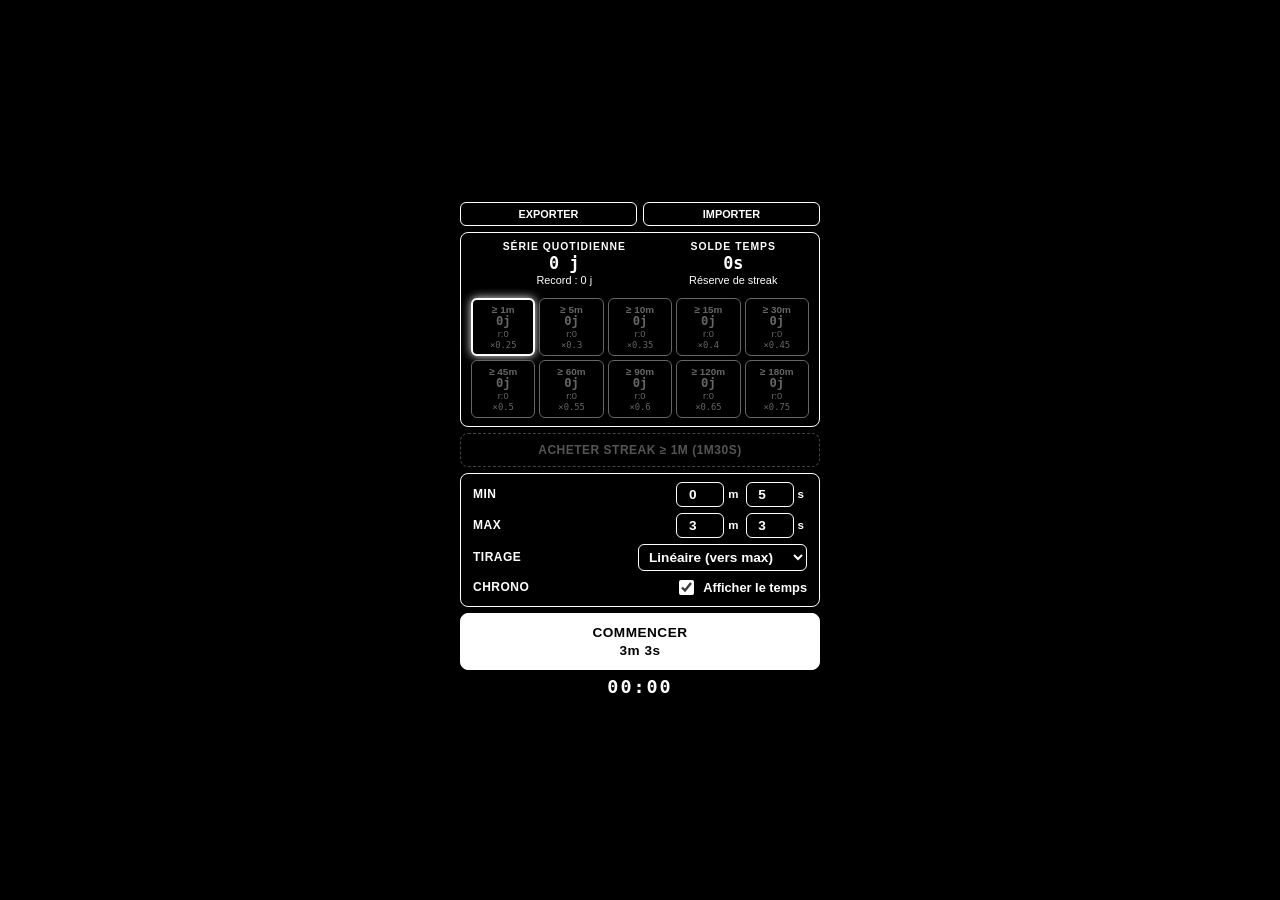
==== commit f2c44b8a: "amélioration" ====
--- a/antibrainrot.html
+++ b/antibrainrot.html
@@ -41,7 +41,7 @@
       border: 1px solid #fff;
       color: #fff;
       font-size: 0.68rem;
-      padding: 4px 10px;
+      padding: 5px 10px;
       border-radius: 6px;
       cursor: pointer;
       font-weight: 600;
@@ -83,67 +83,95 @@
     }
     .stat-sub { font-size: 0.68rem; margin-top: 1px; }
 
+    /* Grille et paliers */
     .tiers-grid {
       display: grid;
-      grid-template-columns: repeat(auto-fit, minmax(64px, 1fr));
+      grid-template-columns: repeat(5, minmax(0, 1fr));
       gap: 4px;
+      width: 100%;
     }
     .tier-box {
+      width: 100%;
+      height: 58px;
       background: #000;
-      border: 1px solid #fff;
+      border: 1px solid #666;
       border-radius: 6px;
-      padding: 4px 2px;
+      padding: 0;
       display: flex;
       flex-direction: column;
       align-items: center;
+      justify-content: center;
+      cursor: pointer;
+      color: #666;
+      overflow: hidden;
       transition: border-color 0.2s, box-shadow 0.2s, transform 0.1s;
-      cursor: pointer;
     }
     .tier-box:active { transform: scale(0.97); }
-    .tier-box.locked { border-color: #444; color: #666; }
-    .tier-box.locked > span { color: #666; opacity: 0.6; }
-    .tier-box.completed-today { border-color: #fff; color: #fff; }
-    .tier-box.selected-target {
-      border: 2px solid #fff !important;
-      box-shadow: 0 0 10px rgba(255, 255, 255, 0.95) !important;
-    }
-
-    .tier-label { font-size: 0.64rem; font-weight: 700; margin-bottom: 1px; }
+
+    .tier-box span {
+      display: block;
+      width: 100%;
+      text-align: center;
+      white-space: nowrap;
+      line-height: 1.15;
+      color: inherit;
+    }
+    .tier-label { font-size: 0.62rem; font-weight: 700; }
     .tier-val {
-      font-size: 0.78rem;
+      font-size: 0.76rem;
       font-weight: 700;
       font-family: "SF Mono", Monaco, Consolas, monospace;
     }
-    .tier-rec { font-size: 0.58rem; margin-top: 1px; }
+    .tier-rec { font-size: 0.58rem; }
     .tier-mult {
       font-size: 0.55rem;
       font-family: "SF Mono", Monaco, Consolas, monospace;
-      color: #aaa;
-      margin-top: 1px;
-    }
-
+    }
+
+    .tier-box.locked {
+      border-color: #666;
+      color: #666;
+    }
+    .tier-box.completed-today {
+      border-color: #fff;
+      color: #fff;
+    }
+    .tier-box.selected-target {
+      outline: 2px solid #fff;
+      outline-offset: -2px;
+      box-shadow: 0 0 10px rgba(255, 255, 255, 0.95);
+    }
+
+    /* Actions secondaires sous stats */
     #bonusInfo, #btnBuyStreak {
+      width: 100%;
+      height: 34px;
+      margin: 0 0 6px 0;
+      padding: 0 10px;
       border: 1px dashed #fff;
       border-radius: 8px;
-      padding: 7px 10px;
+      background: #000;
+      color: #fff;
+      font-family: inherit;
       font-size: 0.75rem;
       font-weight: 700;
       letter-spacing: 0.5px;
       text-transform: uppercase;
-      margin-bottom: 6px;
-    }
-    #bonusInfo { display: none; background: #000; }
-    #buySection { margin-bottom: 6px; display: none; }
+      display: flex;
+      align-items: center;
+      justify-content: center;
+      line-height: 1;
+    }
+    #bonusInfo { display: none; cursor: default; }
+    #buySection { width: 100%; margin: 0; display: none; }
     #btnBuyStreak {
-      width: 100%;
-      background: #000;
-      color: #fff;
       cursor: pointer;
       transition: background 0.2s, color 0.2s;
     }
     #btnBuyStreak:hover:not(:disabled) { background: #fff; color: #000; }
     #btnBuyStreak:disabled { border-color: #444; color: #555; cursor: not-allowed; }
 
+    /* Configuration */
     .config-row {
       display: flex;
       align-items: center;
@@ -186,6 +214,7 @@
     }
     .checkbox-label input { width: 15px; height: 15px; accent-color: #fff; cursor: pointer; }
 
+    /* Bouton principal */
     #actionBtn {
       background: #fff;
       color: #000;
@@ -420,8 +449,8 @@
       const tierObj = selectedTierId ? DURATION_TIERS.find(t => t.id === selectedTierId) : null;
       const isSelectedDoneToday = tierObj && data.tiers[selectedTierId]?.lastDate === today;
 
-      bonusInfo.style.display = (tierObj && !running && isSelectedDoneToday) ? 'block' : 'none';
-      if (bonusInfo.style.display === 'block') {
+      bonusInfo.style.display = (tierObj && !running && isSelectedDoneToday) ? 'flex' : 'none';
+      if (bonusInfo.style.display === 'flex') {
         bonusInfo.textContent = `Palier ${tierObj.label} déjà validé`;
       }
 
@@ -509,7 +538,6 @@
       const today = recupererDateJour();
       let estComptabilise = false;
       let gainBanque = 0;
-      let tauxApplique = 0.25;
 
       if (estVictoire) {
         if (stats.lastActiveDate !== today) {
@@ -530,7 +558,7 @@
         }
 
         if (!estComptabilise) {
-          tauxApplique = targetTier ? targetTier.rate : 0.25;
+          const tauxApplique = targetTier ? targetTier.rate : 0.25;
           gainBanque = Math.floor(dureeReelle * tauxApplique);
           stats.bankSeconds = (stats.bankSeconds || 0) + gainBanque;
         }
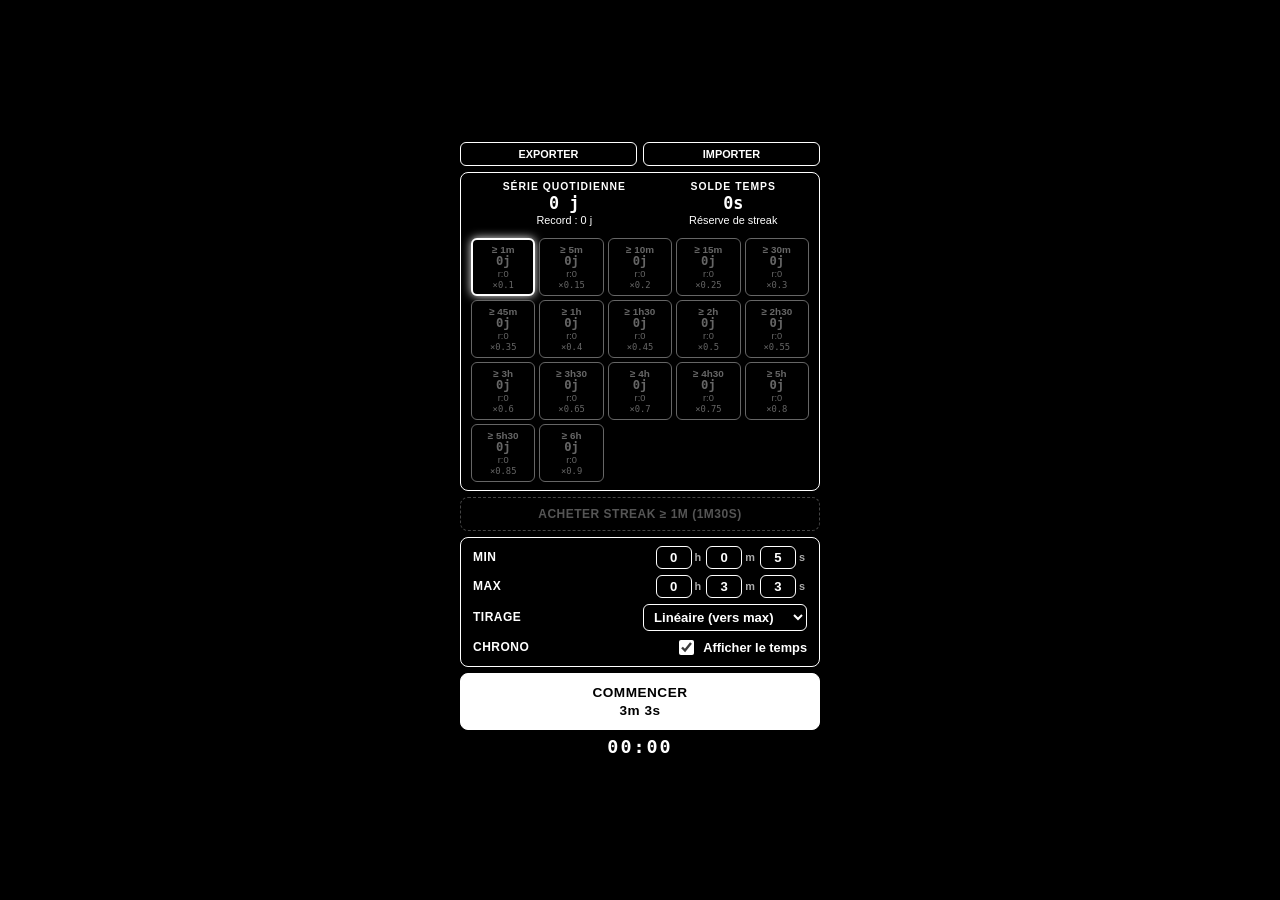
==== commit 8d44acee: "Ajoût heure + capacité de faire des soldes même quand on n'a pas la streak" ====
--- a/antibrainrot.html
+++ b/antibrainrot.html
@@ -25,7 +25,7 @@
       text-align: center;
       padding: 10px 14px;
     }
-    .card, .backup-actions, #actionBtn, #buySection, #bonusInfo {
+    .card, .backup-actions, #actionBtn, #buySection, #bonusInfo, #rewardChoiceSection {
       width: 100%;
       max-width: 360px;
     }
@@ -184,25 +184,40 @@
       text-transform: uppercase;
       letter-spacing: 0.5px;
     }
-    .inputs-wrapper { display: flex; align-items: center; gap: 4px; }
-    .unit-tag { font-size: 0.72rem; margin-right: 3px; font-weight: 600; }
+    .inputs-wrapper { 
+      display: flex; 
+      align-items: center; 
+      gap: 3px; 
+    }
+    .unit-tag { 
+      font-size: 0.68rem; 
+      margin-right: 2px; 
+      font-weight: 600; 
+      color: #aaa;
+    }
 
     input[type="number"], select {
       background: #000;
       border: 1px solid #fff;
       color: #fff;
       border-radius: 6px;
-      font-size: 0.85rem;
+      font-size: 0.82rem;
       outline: none;
     }
     input[type="number"] {
-      padding: 4px 2px;
-      width: 48px;
+      padding: 3px 1px;
+      width: 36px;
       text-align: center;
       font-weight: bold;
+      -moz-appearance: textfield;
+    }
+    input[type="number"]::-webkit-outer-spin-button,
+    input[type="number"]::-webkit-inner-spin-button {
+      -webkit-appearance: none;
+      margin: 0;
     }
     select { padding: 4px 6px; max-width: 185px; font-weight: 600; }
-    input:disabled, select:disabled { border-color: #fff; -webkit-text-fill-color: #fff; }
+    input:disabled, select:disabled { border-color: #555; color: #555; -webkit-text-fill-color: #555; }
 
     .checkbox-label {
       display: flex;
@@ -214,7 +229,7 @@
     }
     .checkbox-label input { width: 15px; height: 15px; accent-color: #fff; cursor: pointer; }
 
-    /* Bouton principal */
+    /* Bouton principal & Choix de récompense */
     #actionBtn {
       background: #fff;
       color: #000;
@@ -236,6 +251,34 @@
     #actionBtn.stop:active { background: #fff; color: #000; }
     #actionBtn.presence { background: #000; color: #fff; font-size: 1.4rem; }
 
+    #rewardChoiceSection {
+      display: none;
+      flex-direction: column;
+      gap: 6px;
+      margin-bottom: 6px;
+    }
+    .btn-reward {
+      background: #000;
+      border: 1px solid #fff;
+      color: #fff;
+      padding: 10px 8px;
+      border-radius: 8px;
+      font-size: 0.76rem;
+      font-weight: 700;
+      letter-spacing: 0.5px;
+      cursor: pointer;
+      text-transform: uppercase;
+      line-height: 1.3;
+      transition: background 0.2s, color 0.2s;
+    }
+    .btn-reward:hover {
+      background: #fff;
+      color: #000;
+    }
+    .btn-reward:active {
+      transform: scale(0.98);
+    }
+
     #stopwatch {
       font-family: "SF Mono", Monaco, Consolas, monospace;
       font-size: 1.15rem;
@@ -280,7 +323,9 @@
     <div class="config-row" id="rowMin">
       <span class="row-label">Min</span>
       <div class="inputs-wrapper">
-        <input type="number" id="minM" value="0" min="0" max="999">
+        <input type="number" id="minH" value="0" min="0" max="99">
+        <span class="unit-tag">h</span>
+        <input type="number" id="minM" value="0" min="0" max="59">
         <span class="unit-tag">m</span>
         <input type="number" id="minS" value="5" min="0" max="59">
         <span class="unit-tag">s</span>
@@ -289,7 +334,9 @@
     <div class="config-row">
       <span class="row-label">Max</span>
       <div class="inputs-wrapper">
-        <input type="number" id="maxM" value="3" min="0" max="999">
+        <input type="number" id="maxH" value="0" min="0" max="99">
+        <span class="unit-tag">h</span>
+        <input type="number" id="maxM" value="3" min="0" max="59">
         <span class="unit-tag">m</span>
         <input type="number" id="maxS" value="3" min="0" max="59">
         <span class="unit-tag">s</span>
@@ -322,6 +369,11 @@
     </div>
   </div>
 
+  <div id="rewardChoiceSection">
+    <button class="btn-reward" id="btnChooseStreak">VALIDER LA SÉRIE</button>
+    <button class="btn-reward" id="btnChooseBank">SOLDE EN BANQUE (TAUX ÷ 2)</button>
+  </div>
+
   <button id="actionBtn">COMMENCER</button>
   <div id="stopwatch">00:00</div>
 
@@ -329,16 +381,23 @@
     const $ = id => document.getElementById(id);
 
     const DURATION_TIERS = [
-      { id: "1m", label: "≥ 1m", minSec: 60, rate: 0.25 },
-      { id: "5m", label: "≥ 5m", minSec: 300, rate: 0.30 },
-      { id: "10m", label: "≥ 10m", minSec: 600, rate: 0.35 },
-      { id: "15m", label: "≥ 15m", minSec: 900, rate: 0.40 },
-      { id: "30m", label: "≥ 30m", minSec: 1800, rate: 0.45 },
-      { id: "45m", label: "≥ 45m", minSec: 2700, rate: 0.50 },
-      { id: "60m", label: "≥ 60m", minSec: 3600, rate: 0.55 },
-      { id: "90m", label: "≥ 90m", minSec: 5400, rate: 0.60 },
-      { id: "120m", label: "≥ 120m", minSec: 7200, rate: 0.65 },
-      { id: "180m", label: "≥ 180m", minSec: 10800, rate: 0.75 }
+      { id: "1m", label: "≥ 1m", minSec: 60, rate: 0.10 },
+      { id: "5m", label: "≥ 5m", minSec: 300, rate: 0.15 },
+      { id: "10m", label: "≥ 10m", minSec: 600, rate: 0.20 },
+      { id: "15m", label: "≥ 15m", minSec: 900, rate: 0.25 },
+      { id: "30m", label: "≥ 30m", minSec: 1800, rate: 0.30 },
+      { id: "45m", label: "≥ 45m", minSec: 2700, rate: 0.35 },
+      { id: "1h", label: "≥ 1h", minSec: 3600, rate: 0.40 },
+      { id: "1h30", label: "≥ 1h30", minSec: 5400, rate: 0.45 },
+      { id: "2h", label: "≥ 2h", minSec: 7200, rate: 0.50 },
+      { id: "2h30", label: "≥ 2h30", minSec: 9000, rate: 0.55 },
+      { id: "3h", label: "≥ 3h", minSec: 10800, rate: 0.60 },
+      { id: "3h30", label: "≥ 3h30", minSec: 12600, rate: 0.65 },
+      { id: "4h", label: "≥ 4h", minSec: 14400, rate: 0.70 },
+      { id: "4h30", label: "≥ 4h30", minSec: 16200, rate: 0.75 },
+      { id: "5h", label: "≥ 5h", minSec: 18000, rate: 0.80 },
+      { id: "5h30", label: "≥ 5h30", minSec: 19800, rate: 0.85 },
+      { id: "6h", label: "≥ 6h", minSec: 21600, rate: 0.90 }
     ];
 
     let selectedTierId = null, running = false, presenceMode = null;
@@ -346,6 +405,7 @@
     let pauseOffsetMs = 0, pauseStartMs = 0, startTime = 0;
     let masterInterval = null, presenceTimer = null;
     let surpriseProbPerSec = 0, lastSurpriseEndSecond = -999;
+    let pendingVictory = null;
 
     const stopIfRunning = () => { if (running) declarerEchec("APPLICATION QUITTÉE"); };
     document.addEventListener("visibilitychange", () => { if (document.hidden) stopIfRunning(); });
@@ -354,7 +414,10 @@
 
     const recupererDateJour = () => new Date().toISOString().slice(0, 10);
     const calculerEcartJours = (d1, d2) => (!d1 || !d2) ? 999 : Math.round((new Date(d2) - new Date(d1)) / 864e5);
-    const lireSecondesConfig = (mId, sId) => (parseInt($(mId).value, 10) || 0) * 60 + (parseInt($(sId).value, 10) || 0);
+    const lireSecondesConfig = (hId, mId, sId) => 
+      (parseInt($(hId).value, 10) || 0) * 3600 +
+      (parseInt($(mId).value, 10) || 0) * 60 +
+      (parseInt($(sId).value, 10) || 0);
 
     function chargerDonneesStats() {
       const defaut = { lastActiveDate: null, dayStreak: 0, dayStreakRecord: 0, bankSeconds: 0, tiers: {} };
@@ -385,19 +448,20 @@
     };
 
     function actualiserBoutonRecommencer() {
-      if (running) return;
-      reinitialiserBouton(`COMMENCER\n${formaterTemps(lireSecondesConfig('maxM', 'maxS'))}`);
+      if (running || pendingVictory) return;
+      reinitialiserBouton(`COMMENCER\n${formaterTemps(lireSecondesConfig('maxH', 'maxM', 'maxS'))}`);
     }
 
     function selectionnerPalier(id) {
-      if (running) return;
+      if (running || pendingVictory) return;
       if (selectedTierId === id) {
         selectedTierId = null;
       } else {
         selectedTierId = id;
         const t = DURATION_TIERS.find(tier => tier.id === id);
         if (t) {
-          $('maxM').value = Math.floor(t.minSec / 60);
+          $('maxH').value = Math.floor(t.minSec / 3600);
+          $('maxM').value = Math.floor((t.minSec % 3600) / 60);
           $('maxS').value = t.minSec % 60;
           sauvegarderParametres();
         }
@@ -407,7 +471,7 @@
     }
 
     function actualiserPalierSelonMax() {
-      const maxSec = lireSecondesConfig('maxM', 'maxS');
+      const maxSec = lireSecondesConfig('maxH', 'maxM', 'maxS');
       const match = [...DURATION_TIERS].reverse().find(t => maxSec >= t.minSec);
       selectedTierId = match ? match.id : null;
 
@@ -449,12 +513,12 @@
       const tierObj = selectedTierId ? DURATION_TIERS.find(t => t.id === selectedTierId) : null;
       const isSelectedDoneToday = tierObj && data.tiers[selectedTierId]?.lastDate === today;
 
-      bonusInfo.style.display = (tierObj && !running && isSelectedDoneToday) ? 'flex' : 'none';
+      bonusInfo.style.display = (tierObj && !running && !pendingVictory && isSelectedDoneToday) ? 'flex' : 'none';
       if (bonusInfo.style.display === 'flex') {
         bonusInfo.textContent = `Palier ${tierObj.label} déjà validé`;
       }
 
-      if (tierObj && !running && !isSelectedDoneToday) {
+      if (tierObj && !running && !pendingVictory && !isSelectedDoneToday) {
         const costSec = Math.round(tierObj.minSec * 1.5);
         buySec.style.display = 'block';
         $('btnBuyStreak').textContent = `Acheter streak ${tierObj.label} (${formaterTempsCourt(costSec)})`;
@@ -465,7 +529,7 @@
     }
 
     function acheterStreak() {
-      if (!selectedTierId || running) return;
+      if (!selectedTierId || running || pendingVictory) return;
       const data = chargerDonneesStats();
       const today = recupererDateJour();
       const tierObj = DURATION_TIERS.find(t => t.id === selectedTierId);
@@ -496,7 +560,7 @@
 
     function exporterSauvegarde() {
       const exportData = {
-        version: 5,
+        version: 7,
         dateExport: new Date().toISOString(),
         config: localStorage.getItem('meditation_presence_config'),
         stats: localStorage.getItem('meditation_presence_stats')
@@ -533,47 +597,55 @@
       event.target.value = "";
     }
 
-    function comptabiliserSession(estVictoire, maxSecSession, dureeReelle) {
+    function traiterRecompenseSession(choix) {
+      if (!pendingVictory) return;
+      const { maxSecSession, dureeReelle, targetTier } = pendingVictory;
       const stats = chargerDonneesStats();
       const today = recupererDateJour();
-      let estComptabilise = false;
       let gainBanque = 0;
-
-      if (estVictoire) {
+      let texteResultat = "";
+
+      if (choix === 'streak') {
         if (stats.lastActiveDate !== today) {
           stats.dayStreak = (calculerEcartJours(stats.lastActiveDate, today) === 1) ? stats.dayStreak + 1 : 1;
           stats.lastActiveDate = today;
         }
         stats.dayStreakRecord = Math.max(stats.dayStreak, stats.dayStreakRecord || 0);
 
-        const targetTier = selectedTierId ? DURATION_TIERS.find(t => t.id === selectedTierId) : DURATION_TIERS[0];
-        if (targetTier && maxSecSession >= targetTier.minSec) {
+        if (targetTier) {
           const tier = stats.tiers[targetTier.id] = stats.tiers[targetTier.id] || { streak: 0, record: 0, lastDate: null };
-          if (tier.lastDate !== today) {
-            tier.streak = (calculerEcartJours(tier.lastDate, today) === 1) ? tier.streak + 1 : 1;
-            tier.lastDate = today;
-            tier.record = Math.max(tier.streak, tier.record || 0);
-            estComptabilise = true;
-          }
+          tier.streak = (calculerEcartJours(tier.lastDate, today) === 1) ? tier.streak + 1 : 1;
+          tier.lastDate = today;
+          tier.record = Math.max(tier.streak, tier.record || 0);
         }
-
-        if (!estComptabilise) {
-          const tauxApplique = targetTier ? targetTier.rate : 0.25;
-          gainBanque = Math.floor(dureeReelle * tauxApplique);
-          stats.bankSeconds = (stats.bankSeconds || 0) + gainBanque;
-        }
+        texteResultat = "STREAK COMPTABILISÉ";
+      } else if (choix === 'bank_half') {
+        const rateHalf = targetTier ? (targetTier.rate / 2) : 0.125;
+        gainBanque = Math.floor(dureeReelle * rateHalf);
+        stats.bankSeconds = (stats.bankSeconds || 0) + gainBanque;
+        texteResultat = `+${formaterTemps(gainBanque)} (TAUX ÷2)`;
+      } else if (choix === 'bank_full') {
+        const fullRate = targetTier ? targetTier.rate : 0.25;
+        gainBanque = Math.floor(dureeReelle * fullRate);
+        stats.bankSeconds = (stats.bankSeconds || 0) + gainBanque;
+        texteResultat = `+${formaterTemps(gainBanque)} SOLDÉ`;
       }
 
       enregistrerDonneesStats(stats);
       rafraichirAffichageStats();
-      return { estComptabilise, gainBanque };
+
+      const tempsTenu = formaterTemps(dureeReelle);
+      pendingVictory = null;
+      $('rewardChoiceSection').style.display = 'none';
+      $('actionBtn').style.display = 'block';
+      reinitialiserBouton(`GAGNÉ (${tempsTenu})\n${texteResultat}\nRECOMMENCER`);
     }
 
     function sauvegarderParametres() {
       try {
         localStorage.setItem('meditation_presence_config', JSON.stringify({
-          minM: $('minM').value, minS: $('minS').value,
-          maxM: $('maxM').value, maxS: $('maxS').value,
+          minH: $('minH').value, minM: $('minM').value, minS: $('minS').value,
+          maxH: $('maxH').value, maxM: $('maxM').value, maxS: $('maxS').value,
           surpriseFreq: $('surpriseFreq').value,
           probDist: $('probDist').value,
           showStopwatch: $('showStopwatch').checked
@@ -584,7 +656,7 @@
     function chargerParametres() {
       try {
         const config = JSON.parse(localStorage.getItem('meditation_presence_config') || '{}');
-        ['minM', 'minS', 'maxM', 'maxS', 'surpriseFreq', 'probDist'].forEach(k => {
+        ['minH', 'minM', 'minS', 'maxH', 'maxM', 'maxS', 'surpriseFreq', 'probDist'].forEach(k => {
           if (config[k] !== undefined && $(k)) $(k).value = config[k];
         });
         if (config.showStopwatch !== undefined) $('showStopwatch').checked = config.showStopwatch;
@@ -593,7 +665,7 @@
 
     function gererChangementDistribution() {
       const isFixed = $('probDist').value === 'fixed';
-      $('minM').disabled = $('minS').disabled = isFixed;
+      $('minH').disabled = $('minM').disabled = $('minS').disabled = isFixed;
       $('rowMin').style.display = isFixed ? "none" : "flex";
       $('surpriseFreq').disabled = !isFixed;
       $('rowSurprise').style.display = isFixed ? "flex" : "none";
@@ -604,17 +676,35 @@
     }
 
     function formaterTemps(totalSec) {
-      const m = Math.floor(totalSec / 60), s = totalSec % 60;
-      return (m > 0 && s > 0) ? `${m}m ${s}s` : (m > 0 ? `${m}m` : `${s}s`);
+      const h = Math.floor(totalSec / 3600);
+      const m = Math.floor((totalSec % 3600) / 60);
+      const s = totalSec % 60;
+      const parts = [];
+      if (h > 0) parts.push(`${h}h`);
+      if (m > 0) parts.push(`${m}m`);
+      if (s > 0 || parts.length === 0) parts.push(`${s}s`);
+      return parts.join(' ');
     }
 
     function formaterTempsCourt(totalSec) {
-      const m = Math.floor(totalSec / 60), s = totalSec % 60;
-      return (m > 0 && s > 0) ? `${m}m${s}s` : (m > 0 ? `${m}m` : `${s}s`);
+      const h = Math.floor(totalSec / 3600);
+      const m = Math.floor((totalSec % 3600) / 60);
+      const s = totalSec % 60;
+      const parts = [];
+      if (h > 0) parts.push(`${h}h`);
+      if (m > 0) parts.push(`${m}m`);
+      if (s > 0 || parts.length === 0) parts.push(`${s}s`);
+      return parts.join('');
     }
 
     function formaterChrono(sec) {
-      return `${String(Math.floor(sec / 60)).padStart(2, '0')}:${String(sec % 60).padStart(2, '0')}`;
+      const h = Math.floor(sec / 3600);
+      const m = Math.floor((sec % 3600) / 60);
+      const s = sec % 60;
+      if (h > 0) {
+        return `${String(h).padStart(2, '0')}:${String(m).padStart(2, '0')}:${String(s).padStart(2, '0')}`;
+      }
+      return `${String(m).padStart(2, '0')}:${String(s).padStart(2, '0')}`;
     }
 
     function calculerTempsCible(minSec, maxSec, mode) {
@@ -625,9 +715,9 @@
     }
 
     function toggleFormInputs(disabled) {
-      ['maxM', 'maxS', 'showStopwatch', 'probDist'].forEach(id => $(id).disabled = disabled);
+      ['maxH', 'maxM', 'maxS', 'showStopwatch', 'probDist'].forEach(id => $(id).disabled = disabled);
       if (disabled) {
-        $('minM').disabled = $('minS').disabled = $('surpriseFreq').disabled = true;
+        $('minH').disabled = $('minM').disabled = $('minS').disabled = $('surpriseFreq').disabled = true;
         $('buySection').style.display = $('bonusInfo').style.display = 'none';
       } else {
         gererChangementDistribution();
@@ -649,10 +739,38 @@
         clearTimeout(presenceTimer);
         presenceMode = null;
 
-        const res = comptabiliserSession(true, configuredMaxSeconds, targetSeconds);
-        const tempsTenu = formaterTemps(targetSeconds);
-        const detail = res.estComptabilise ? "COMPTABILISÉ" : `${res.gainBanque > 0 ? formaterTemps(res.gainBanque) : "0s"} SOLDÉ`;
-        reinitialiserBouton(`GAGNÉ (${tempsTenu})\n${detail}\nRECOMMENCER`);
+        const stats = chargerDonneesStats();
+        const today = recupererDateJour();
+        const targetTier = selectedTierId ? DURATION_TIERS.find(t => t.id === selectedTierId) : DURATION_TIERS[0];
+        const canValidateTier = targetTier && configuredMaxSeconds >= targetTier.minSec;
+        const alreadyDoneToday = canValidateTier && stats.tiers[targetTier.id]?.lastDate === today;
+
+        if (canValidateTier && !alreadyDoneToday) {
+          // Offrir le choix : Streak OU Solde (taux divisé par 2)
+          pendingVictory = {
+            maxSecSession: configuredMaxSeconds,
+            dureeReelle: targetSeconds,
+            targetTier: targetTier
+          };
+
+          const rateHalf = (targetTier.rate / 2);
+          const gainPotentiel = Math.floor(targetSeconds * rateHalf);
+
+          $('btnChooseStreak').textContent = `VALIDER SÉRIE ${targetTier.label}`;
+          $('btnChooseBank').textContent = `SOLDE TEMPS : +${formaterTemps(gainPotentiel)} (×${rateHalf.toFixed(3).replace(/\.?0+$/, '')})`;
+
+          $('actionBtn').style.display = 'none';
+          $('rewardChoiceSection').style.display = 'flex';
+          toggleFormInputs(true);
+        } else {
+          // Si palier déjà validé aujourd'hui ou pas de palier cible : encaissement direct au taux plein
+          pendingVictory = {
+            maxSecSession: configuredMaxSeconds,
+            dureeReelle: targetSeconds,
+            targetTier: targetTier
+          };
+          traiterRecompenseSession('bank_full');
+        }
       } else if (running) {
         declarerEchec("ABANDON");
       } else {
@@ -663,8 +781,8 @@
     function demarrerSession() {
       sauvegarderParametres();
 
-      const minTotal = lireSecondesConfig('minM', 'minS');
-      const maxTotal = lireSecondesConfig('maxM', 'maxS');
+      const minTotal = lireSecondesConfig('minH', 'minM', 'minS');
+      const maxTotal = lireSecondesConfig('maxH', 'maxM', 'maxS');
       const distMode = $('probDist').value;
 
       if (maxTotal <= 0) return alert("La durée maximum doit être supérieure à 0.");
@@ -679,7 +797,11 @@
       startTime = Date.now();
       lastSurpriseEndSecond = -999;
       presenceMode = null;
+      pendingVictory = null;
       running = true;
+
+      $('rewardChoiceSection').style.display = 'none';
+      $('actionBtn').style.display = 'block';
 
       toggleFormInputs(true);
       toggleChronoDisplay();
@@ -687,7 +809,7 @@
       const btn = $('actionBtn');
       btn.textContent = "ABANDONNER";
       btn.className = "stop";
-      $('stopwatch').textContent = "00:00";
+      $('stopwatch').textContent = formaterChrono(0);
 
       clearInterval(masterInterval);
       masterInterval = setInterval(moteurTemps, 200);
@@ -734,12 +856,15 @@
     function declarerEchec(raison = "NON VALIDÉ") {
       presenceMode = null;
       running = false;
+      pendingVictory = null;
       clearInterval(masterInterval);
       clearTimeout(presenceTimer);
 
+      $('rewardChoiceSection').style.display = 'none';
+      $('actionBtn').style.display = 'block';
+
       const tempsTenu = formaterTemps(elapsedSeconds);
-      comptabiliserSession(false, configuredMaxSeconds, 0);
-      reinitialiserBouton(`PERDU : ${raison} (${tempsTenu})\nRECOMMENCER`);
+      reinitialiserBouton(`PERDU (${tempsTenu})\n${raison}\nRECOMMENCER`);
     }
 
     function reinitialiserBouton(label = "COMMENCER") {
@@ -756,8 +881,11 @@
     $('actionBtn').addEventListener('click', handleClick);
     $('btnBuyStreak').addEventListener('click', acheterStreak);
 
-    ['minM', 'minS'].forEach(id => $(id).addEventListener('input', sauvegarderParametres));
-    ['maxM', 'maxS'].forEach(id => $(id).addEventListener('input', actualiserPalierSelonMax));
+    $('btnChooseStreak').addEventListener('click', () => traiterRecompenseSession('streak'));
+    $('btnChooseBank').addEventListener('click', () => traiterRecompenseSession('bank_half'));
+
+    ['minH', 'minM', 'minS'].forEach(id => $(id).addEventListener('input', sauvegarderParametres));
+    ['maxH', 'maxM', 'maxS'].forEach(id => $(id).addEventListener('input', actualiserPalierSelonMax));
 
     $('surpriseFreq').addEventListener('change', sauvegarderParametres);
     $('probDist').addEventListener('change', () => {
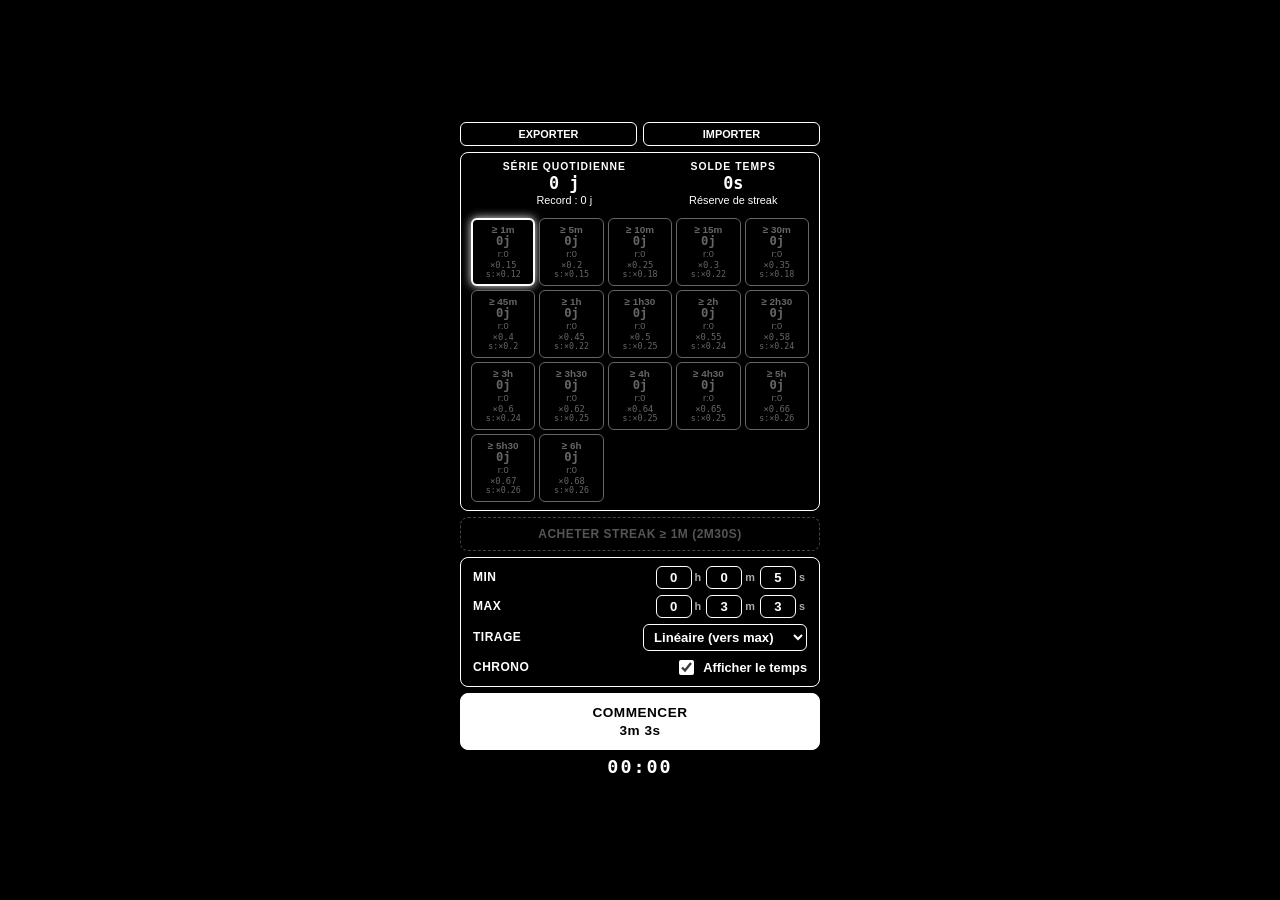
==== commit 30394495: "Amélioration de l'économie (IA)" ====
--- a/antibrainrot.html
+++ b/antibrainrot.html
@@ -92,11 +92,11 @@
     }
     .tier-box {
       width: 100%;
-      height: 58px;
+      height: 68px;
       background: #000;
       border: 1px solid #666;
       border-radius: 6px;
-      padding: 0;
+      padding: 2px 0;
       display: flex;
       flex-direction: column;
       align-items: center;
@@ -126,6 +126,12 @@
     .tier-mult {
       font-size: 0.55rem;
       font-family: "SF Mono", Monaco, Consolas, monospace;
+    }
+    
+    .tier-sac {
+      font-size: 0.52rem;
+      font-family: "SF Mono", Monaco, Consolas, monospace;
+      color: inherit;
     }
 
     .tier-box.locked {
@@ -371,7 +377,7 @@
 
   <div id="rewardChoiceSection">
     <button class="btn-reward" id="btnChooseStreak">VALIDER LA SÉRIE</button>
-    <button class="btn-reward" id="btnChooseBank">SOLDE EN BANQUE (TAUX ÷ 2)</button>
+    <button class="btn-reward" id="btnChooseBank">SOLDE EN BANQUE</button>
   </div>
 
   <button id="actionBtn">COMMENCER</button>
@@ -381,23 +387,23 @@
     const $ = id => document.getElementById(id);
 
     const DURATION_TIERS = [
-      { id: "1m", label: "≥ 1m", minSec: 60, rate: 0.10 },
-      { id: "5m", label: "≥ 5m", minSec: 300, rate: 0.15 },
-      { id: "10m", label: "≥ 10m", minSec: 600, rate: 0.20 },
-      { id: "15m", label: "≥ 15m", minSec: 900, rate: 0.25 },
-      { id: "30m", label: "≥ 30m", minSec: 1800, rate: 0.30 },
-      { id: "45m", label: "≥ 45m", minSec: 2700, rate: 0.35 },
-      { id: "1h", label: "≥ 1h", minSec: 3600, rate: 0.40 },
-      { id: "1h30", label: "≥ 1h30", minSec: 5400, rate: 0.45 },
-      { id: "2h", label: "≥ 2h", minSec: 7200, rate: 0.50 },
-      { id: "2h30", label: "≥ 2h30", minSec: 9000, rate: 0.55 },
-      { id: "3h", label: "≥ 3h", minSec: 10800, rate: 0.60 },
-      { id: "3h30", label: "≥ 3h30", minSec: 12600, rate: 0.65 },
-      { id: "4h", label: "≥ 4h", minSec: 14400, rate: 0.70 },
-      { id: "4h30", label: "≥ 4h30", minSec: 16200, rate: 0.75 },
-      { id: "5h", label: "≥ 5h", minSec: 18000, rate: 0.80 },
-      { id: "5h30", label: "≥ 5h30", minSec: 19800, rate: 0.85 },
-      { id: "6h", label: "≥ 6h", minSec: 21600, rate: 0.90 }
+      { id: "1m",   label: "≥ 1m",   minSec: 60,    rateFull: 0.15, rateSacrifice: 0.12, buyMult: 2.5 },
+      { id: "5m",   label: "≥ 5m",   minSec: 300,   rateFull: 0.20, rateSacrifice: 0.15, buyMult: 2.2 },
+      { id: "10m",  label: "≥ 10m",  minSec: 600,   rateFull: 0.25, rateSacrifice: 0.18, buyMult: 2.0 },
+      { id: "15m",  label: "≥ 15m",  minSec: 900,   rateFull: 0.30, rateSacrifice: 0.22, buyMult: 1.8 },
+      { id: "30m",  label: "≥ 30m",  minSec: 1800,  rateFull: 0.35, rateSacrifice: 0.18, buyMult: 1.5 },
+      { id: "45m",  label: "≥ 45m",  minSec: 2700,  rateFull: 0.40, rateSacrifice: 0.20, buyMult: 1.4 },
+      { id: "1h",   label: "≥ 1h",   minSec: 3600,  rateFull: 0.45, rateSacrifice: 0.22, buyMult: 1.3 },
+      { id: "1h30", label: "≥ 1h30", minSec: 5400,  rateFull: 0.50, rateSacrifice: 0.25, buyMult: 1.25 },
+      { id: "2h",   label: "≥ 2h",   minSec: 7200,  rateFull: 0.55, rateSacrifice: 0.24, buyMult: 1.2 },
+      { id: "2h30", label: "≥ 2h30", minSec: 9000,  rateFull: 0.58, rateSacrifice: 0.24, buyMult: 1.15 },
+      { id: "3h",   label: "≥ 3h",   minSec: 10800, rateFull: 0.60, rateSacrifice: 0.24, buyMult: 1.15 },
+      { id: "3h30", label: "≥ 3h30", minSec: 12600, rateFull: 0.62, rateSacrifice: 0.25, buyMult: 1.1 },
+      { id: "4h",   label: "≥ 4h",   minSec: 14400, rateFull: 0.64, rateSacrifice: 0.25, buyMult: 1.1 },
+      { id: "4h30", label: "≥ 4h30", minSec: 16200, rateFull: 0.65, rateSacrifice: 0.25, buyMult: 1.1 },
+      { id: "5h",   label: "≥ 5h",   minSec: 18000, rateFull: 0.66, rateSacrifice: 0.26, buyMult: 1.1 },
+      { id: "5h30", label: "≥ 5h30", minSec: 19800, rateFull: 0.67, rateSacrifice: 0.26, buyMult: 1.1 },
+      { id: "6h",   label: "≥ 6h",   minSec: 21600, rateFull: 0.68, rateSacrifice: 0.26, buyMult: 1.1 }
     ];
 
     let selectedTierId = null, running = false, presenceMode = null;
@@ -502,7 +508,8 @@
           <span class="tier-label">${t.label}</span>
           <span class="tier-val">${tData.streak}j</span>
           <span class="tier-rec">r:${tData.record}</span>
-          <span class="tier-mult">×${t.rate}</span>
+          <span class="tier-mult">×${t.rateFull}</span>
+          <span class="tier-sac">s:×${t.rateSacrifice}</span>
         `;
         fragment.appendChild(box);
       });
@@ -519,7 +526,7 @@
       }
 
       if (tierObj && !running && !pendingVictory && !isSelectedDoneToday) {
-        const costSec = Math.round(tierObj.minSec * 1.5);
+        const costSec = Math.round(tierObj.minSec * (tierObj.buyMult || 1.2));
         buySec.style.display = 'block';
         $('btnBuyStreak').textContent = `Acheter streak ${tierObj.label} (${formaterTempsCourt(costSec)})`;
         $('btnBuyStreak').disabled = (data.bankSeconds || 0) < costSec;
@@ -535,7 +542,7 @@
       const tierObj = DURATION_TIERS.find(t => t.id === selectedTierId);
       if (!tierObj) return;
 
-      const costSec = Math.round(tierObj.minSec * 1.5);
+      const costSec = Math.round(tierObj.minSec * (tierObj.buyMult || 1.2));
       if ((data.bankSeconds || 0) < costSec) {
         alert("Solde de temps insuffisant pour acheter ce streak.");
         return;
@@ -560,7 +567,7 @@
 
     function exporterSauvegarde() {
       const exportData = {
-        version: 7,
+        version: 8,
         dateExport: new Date().toISOString(),
         config: localStorage.getItem('meditation_presence_config'),
         stats: localStorage.getItem('meditation_presence_stats')
@@ -620,13 +627,13 @@
         }
         texteResultat = "STREAK COMPTABILISÉ";
       } else if (choix === 'bank_half') {
-        const rateHalf = targetTier ? (targetTier.rate / 2) : 0.125;
-        gainBanque = Math.floor(dureeReelle * rateHalf);
+        const rate = targetTier ? targetTier.rateSacrifice : 0.15;
+        gainBanque = Math.floor(dureeReelle * rate);
         stats.bankSeconds = (stats.bankSeconds || 0) + gainBanque;
-        texteResultat = `+${formaterTemps(gainBanque)} (TAUX ÷2)`;
+        texteResultat = `+${formaterTemps(gainBanque)} (SACRIFICE)`;
       } else if (choix === 'bank_full') {
-        const fullRate = targetTier ? targetTier.rate : 0.25;
-        gainBanque = Math.floor(dureeReelle * fullRate);
+        const rate = targetTier ? targetTier.rateFull : 0.25;
+        gainBanque = Math.floor(dureeReelle * rate);
         stats.bankSeconds = (stats.bankSeconds || 0) + gainBanque;
         texteResultat = `+${formaterTemps(gainBanque)} SOLDÉ`;
       }
@@ -746,24 +753,22 @@
         const alreadyDoneToday = canValidateTier && stats.tiers[targetTier.id]?.lastDate === today;
 
         if (canValidateTier && !alreadyDoneToday) {
-          // Offrir le choix : Streak OU Solde (taux divisé par 2)
           pendingVictory = {
             maxSecSession: configuredMaxSeconds,
             dureeReelle: targetSeconds,
             targetTier: targetTier
           };
 
-          const rateHalf = (targetTier.rate / 2);
-          const gainPotentiel = Math.floor(targetSeconds * rateHalf);
+          const rateSacrifice = targetTier ? targetTier.rateSacrifice : 0.15;
+          const gainPotentiel = Math.floor(targetSeconds * rateSacrifice);
 
           $('btnChooseStreak').textContent = `VALIDER SÉRIE ${targetTier.label}`;
-          $('btnChooseBank').textContent = `SOLDE TEMPS : +${formaterTemps(gainPotentiel)} (×${rateHalf.toFixed(3).replace(/\.?0+$/, '')})`;
+          $('btnChooseBank').textContent = `SOLDE TEMPS : +${formaterTemps(gainPotentiel)} (×${rateSacrifice})`;
 
           $('actionBtn').style.display = 'none';
           $('rewardChoiceSection').style.display = 'flex';
           toggleFormInputs(true);
         } else {
-          // Si palier déjà validé aujourd'hui ou pas de palier cible : encaissement direct au taux plein
           pendingVictory = {
             maxSecSession: configuredMaxSeconds,
             dureeReelle: targetSeconds,
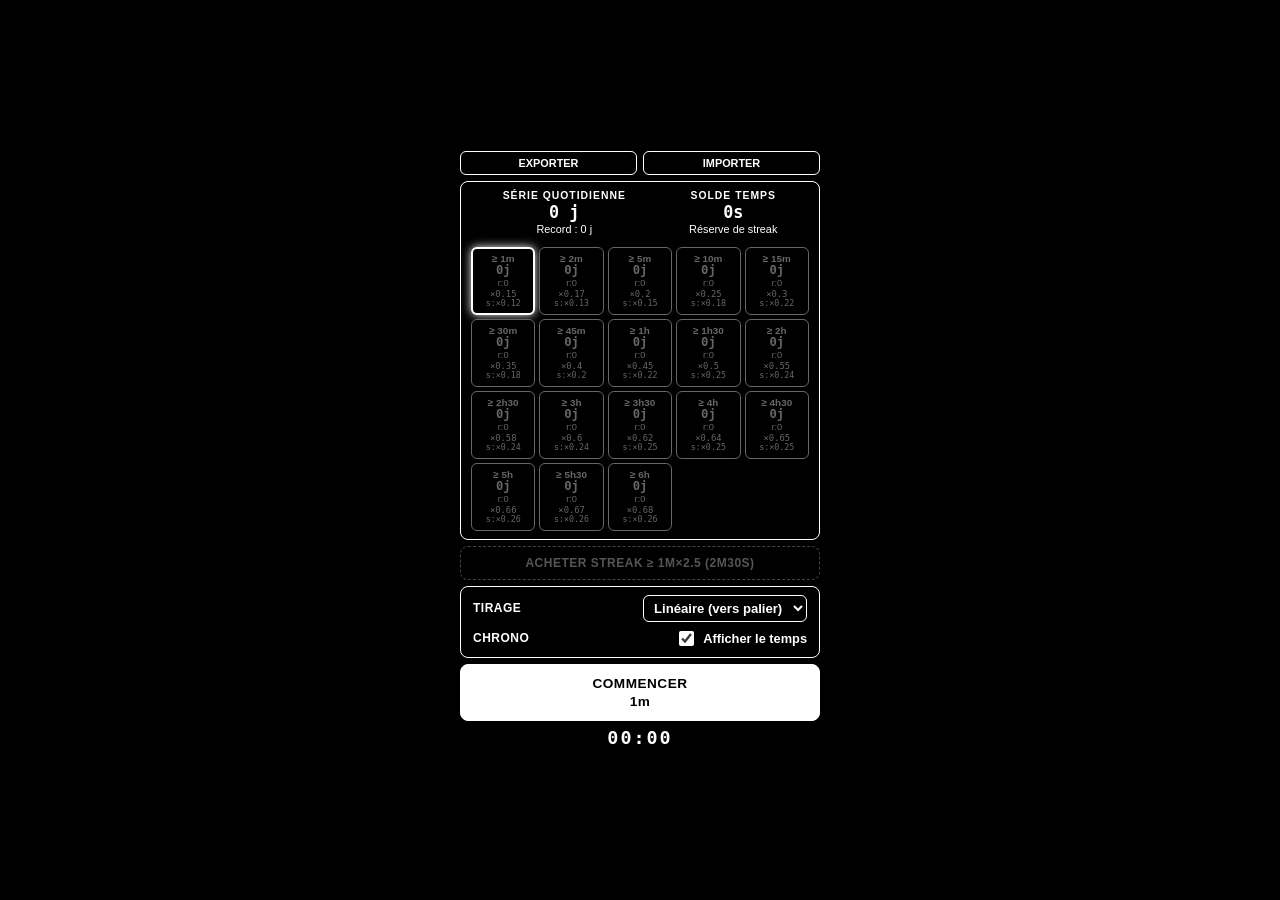
==== commit 871a5eab: "Enlever les minSec" ====
--- a/antibrainrot.html
+++ b/antibrainrot.html
@@ -190,40 +190,19 @@
       text-transform: uppercase;
       letter-spacing: 0.5px;
     }
-    .inputs-wrapper { 
-      display: flex; 
-      align-items: center; 
-      gap: 3px; 
-    }
-    .unit-tag { 
-      font-size: 0.68rem; 
-      margin-right: 2px; 
-      font-weight: 600; 
-      color: #aaa;
-    }
-
-    input[type="number"], select {
+
+    select {
       background: #000;
       border: 1px solid #fff;
       color: #fff;
       border-radius: 6px;
       font-size: 0.82rem;
       outline: none;
-    }
-    input[type="number"] {
-      padding: 3px 1px;
-      width: 36px;
-      text-align: center;
-      font-weight: bold;
-      -moz-appearance: textfield;
-    }
-    input[type="number"]::-webkit-outer-spin-button,
-    input[type="number"]::-webkit-inner-spin-button {
-      -webkit-appearance: none;
-      margin: 0;
-    }
-    select { padding: 4px 6px; max-width: 185px; font-weight: 600; }
-    input:disabled, select:disabled { border-color: #555; color: #555; -webkit-text-fill-color: #555; }
+      padding: 4px 6px;
+      max-width: 185px;
+      font-weight: 600;
+    }
+    select:disabled { border-color: #555; color: #555; -webkit-text-fill-color: #555; }
 
     .checkbox-label {
       display: flex;
@@ -277,13 +256,8 @@
       line-height: 1.3;
       transition: background 0.2s, color 0.2s;
     }
-    .btn-reward:hover {
-      background: #fff;
-      color: #000;
-    }
-    .btn-reward:active {
-      transform: scale(0.98);
-    }
+    .btn-reward:hover { background: #fff; color: #000; }
+    .btn-reward:active { transform: scale(0.98); }
 
     #stopwatch {
       font-family: "SF Mono", Monaco, Consolas, monospace;
@@ -326,33 +300,11 @@
   </div>
 
   <div class="config-card card">
-    <div class="config-row" id="rowMin">
-      <span class="row-label">Min</span>
-      <div class="inputs-wrapper">
-        <input type="number" id="minH" value="0" min="0" max="99">
-        <span class="unit-tag">h</span>
-        <input type="number" id="minM" value="0" min="0" max="59">
-        <span class="unit-tag">m</span>
-        <input type="number" id="minS" value="5" min="0" max="59">
-        <span class="unit-tag">s</span>
-      </div>
-    </div>
-    <div class="config-row">
-      <span class="row-label">Max</span>
-      <div class="inputs-wrapper">
-        <input type="number" id="maxH" value="0" min="0" max="99">
-        <span class="unit-tag">h</span>
-        <input type="number" id="maxM" value="3" min="0" max="59">
-        <span class="unit-tag">m</span>
-        <input type="number" id="maxS" value="3" min="0" max="59">
-        <span class="unit-tag">s</span>
-      </div>
-    </div>
     <div class="config-row">
       <span class="row-label">Tirage</span>
       <select id="probDist">
-        <option value="fixed">Durée fixe (Max)</option>
-        <option value="linear" selected>Linéaire (vers max)</option>
+        <option value="fixed">Durée fixe (Palier)</option>
+        <option value="linear" selected>Linéaire (vers palier)</option>
         <option value="uniform">Uniforme (classique)</option>
       </select>
     </div>
@@ -388,6 +340,7 @@
 
     const DURATION_TIERS = [
       { id: "1m",   label: "≥ 1m",   minSec: 60,    rateFull: 0.15, rateSacrifice: 0.12, buyMult: 2.5 },
+      { id: "2m",   label: "≥ 2m",   minSec: 120,    rateFull: 0.17, rateSacrifice: 0.13, buyMult: 2.3 },
       { id: "5m",   label: "≥ 5m",   minSec: 300,   rateFull: 0.20, rateSacrifice: 0.15, buyMult: 2.2 },
       { id: "10m",  label: "≥ 10m",  minSec: 600,   rateFull: 0.25, rateSacrifice: 0.18, buyMult: 2.0 },
       { id: "15m",  label: "≥ 15m",  minSec: 900,   rateFull: 0.30, rateSacrifice: 0.22, buyMult: 1.8 },
@@ -406,8 +359,8 @@
       { id: "6h",   label: "≥ 6h",   minSec: 21600, rateFull: 0.68, rateSacrifice: 0.26, buyMult: 1.1 }
     ];
 
-    let selectedTierId = null, running = false, presenceMode = null;
-    let targetSeconds = 0, configuredMaxSeconds = 0, elapsedSeconds = 0;
+    let selectedTierId = "1m", running = false, presenceMode = null;
+    let targetSeconds = 0, configuredMaxSeconds = 60, elapsedSeconds = 0;
     let pauseOffsetMs = 0, pauseStartMs = 0, startTime = 0;
     let masterInterval = null, presenceTimer = null;
     let surpriseProbPerSec = 0, lastSurpriseEndSecond = -999;
@@ -420,10 +373,6 @@
 
     const recupererDateJour = () => new Date().toISOString().slice(0, 10);
     const calculerEcartJours = (d1, d2) => (!d1 || !d2) ? 999 : Math.round((new Date(d2) - new Date(d1)) / 864e5);
-    const lireSecondesConfig = (hId, mId, sId) => 
-      (parseInt($(hId).value, 10) || 0) * 3600 +
-      (parseInt($(mId).value, 10) || 0) * 60 +
-      (parseInt($(sId).value, 10) || 0);
 
     function chargerDonneesStats() {
       const defaut = { lastActiveDate: null, dayStreak: 0, dayStreakRecord: 0, bankSeconds: 0, tiers: {} };
@@ -453,34 +402,19 @@
       try { localStorage.setItem('meditation_presence_stats', JSON.stringify(data)); } catch {}
     };
 
+    function obtenirMaxSecActuel() {
+      const tier = DURATION_TIERS.find(t => t.id === selectedTierId) || DURATION_TIERS[0];
+      return tier.minSec;
+    }
+
     function actualiserBoutonRecommencer() {
       if (running || pendingVictory) return;
-      reinitialiserBouton(`COMMENCER\n${formaterTemps(lireSecondesConfig('maxH', 'maxM', 'maxS'))}`);
+      reinitialiserBouton(`COMMENCER\n${formaterTemps(obtenirMaxSecActuel())}`);
     }
 
     function selectionnerPalier(id) {
       if (running || pendingVictory) return;
-      if (selectedTierId === id) {
-        selectedTierId = null;
-      } else {
-        selectedTierId = id;
-        const t = DURATION_TIERS.find(tier => tier.id === id);
-        if (t) {
-          $('maxH').value = Math.floor(t.minSec / 3600);
-          $('maxM').value = Math.floor((t.minSec % 3600) / 60);
-          $('maxS').value = t.minSec % 60;
-          sauvegarderParametres();
-        }
-      }
-      rafraichirAffichageStats();
-      actualiserBoutonRecommencer();
-    }
-
-    function actualiserPalierSelonMax() {
-      const maxSec = lireSecondesConfig('maxH', 'maxM', 'maxS');
-      const match = [...DURATION_TIERS].reverse().find(t => maxSec >= t.minSec);
-      selectedTierId = match ? match.id : null;
-
+      selectedTierId = id;
       sauvegarderParametres();
       rafraichirAffichageStats();
       actualiserBoutonRecommencer();
@@ -527,8 +461,9 @@
 
       if (tierObj && !running && !pendingVictory && !isSelectedDoneToday) {
         const costSec = Math.round(tierObj.minSec * (tierObj.buyMult || 1.2));
+        const mult = tierObj.buyMult || 1.2;
         buySec.style.display = 'block';
-        $('btnBuyStreak').textContent = `Acheter streak ${tierObj.label} (${formaterTempsCourt(costSec)})`;
+        $('btnBuyStreak').textContent = `Acheter streak ${tierObj.label}×${mult} (${formaterTempsCourt(costSec)})`;
         $('btnBuyStreak').disabled = (data.bankSeconds || 0) < costSec;
       } else {
         buySec.style.display = 'none';
@@ -567,7 +502,7 @@
 
     function exporterSauvegarde() {
       const exportData = {
-        version: 8,
+        version: 9,
         dateExport: new Date().toISOString(),
         config: localStorage.getItem('meditation_presence_config'),
         stats: localStorage.getItem('meditation_presence_stats')
@@ -594,7 +529,8 @@
           chargerParametres();
           gererChangementDistribution();
           toggleChronoDisplay();
-          actualiserPalierSelonMax();
+          rafraichirAffichageStats();
+          actualiserBoutonRecommencer();
           alert("Données importées avec succès.");
         } catch {
           alert("Erreur lors de l'import : fichier corrompu ou invalide.");
@@ -606,7 +542,7 @@
 
     function traiterRecompenseSession(choix) {
       if (!pendingVictory) return;
-      const { maxSecSession, dureeReelle, targetTier } = pendingVictory;
+      const { dureeReelle, targetTier } = pendingVictory;
       const stats = chargerDonneesStats();
       const today = recupererDateJour();
       let gainBanque = 0;
@@ -651,8 +587,7 @@
     function sauvegarderParametres() {
       try {
         localStorage.setItem('meditation_presence_config', JSON.stringify({
-          minH: $('minH').value, minM: $('minM').value, minS: $('minS').value,
-          maxH: $('maxH').value, maxM: $('maxM').value, maxS: $('maxS').value,
+          selectedTierId: selectedTierId,
           surpriseFreq: $('surpriseFreq').value,
           probDist: $('probDist').value,
           showStopwatch: $('showStopwatch').checked
@@ -663,7 +598,10 @@
     function chargerParametres() {
       try {
         const config = JSON.parse(localStorage.getItem('meditation_presence_config') || '{}');
-        ['minH', 'minM', 'minS', 'maxH', 'maxM', 'maxS', 'surpriseFreq', 'probDist'].forEach(k => {
+        if (config.selectedTierId && DURATION_TIERS.some(t => t.id === config.selectedTierId)) {
+          selectedTierId = config.selectedTierId;
+        }
+        ['surpriseFreq', 'probDist'].forEach(k => {
           if (config[k] !== undefined && $(k)) $(k).value = config[k];
         });
         if (config.showStopwatch !== undefined) $('showStopwatch').checked = config.showStopwatch;
@@ -672,8 +610,6 @@
 
     function gererChangementDistribution() {
       const isFixed = $('probDist').value === 'fixed';
-      $('minH').disabled = $('minM').disabled = $('minS').disabled = isFixed;
-      $('rowMin').style.display = isFixed ? "none" : "flex";
       $('surpriseFreq').disabled = !isFixed;
       $('rowSurprise').style.display = isFixed ? "flex" : "none";
     }
@@ -718,13 +654,13 @@
       if (mode === 'fixed' || minSec >= maxSec) return maxSec;
       const u = Math.random();
       const mult = mode === 'linear' ? Math.sqrt(u) : u;
-      return minSec + Math.floor(mult * (maxSec - minSec + 1));
+      return Math.max(1, minSec + Math.floor(mult * (maxSec - minSec + 1)));
     }
 
     function toggleFormInputs(disabled) {
-      ['maxH', 'maxM', 'maxS', 'showStopwatch', 'probDist'].forEach(id => $(id).disabled = disabled);
+      ['showStopwatch', 'probDist'].forEach(id => $(id).disabled = disabled);
       if (disabled) {
-        $('minH').disabled = $('minM').disabled = $('minS').disabled = $('surpriseFreq').disabled = true;
+        $('surpriseFreq').disabled = true;
         $('buySection').style.display = $('bonusInfo').style.display = 'none';
       } else {
         gererChangementDistribution();
@@ -786,12 +722,11 @@
     function demarrerSession() {
       sauvegarderParametres();
 
-      const minTotal = lireSecondesConfig('minH', 'minM', 'minS');
-      const maxTotal = lireSecondesConfig('maxH', 'maxM', 'maxS');
+      const minTotal = 0; // minSec fixé en permanence à 0
+      const maxTotal = obtenirMaxSecActuel();
       const distMode = $('probDist').value;
 
-      if (maxTotal <= 0) return alert("La durée maximum doit être supérieure à 0.");
-      if (distMode !== 'fixed' && minTotal > maxTotal) return alert("Le minimum ne peut pas dépasser le maximum.");
+      if (maxTotal <= 0) return alert("Sélectionnez un palier valide.");
 
       configuredMaxSeconds = maxTotal;
       targetSeconds = calculerTempsCible(minTotal, maxTotal, distMode);
@@ -832,7 +767,7 @@
       if (elapsedSeconds >= targetSeconds) {
         clearInterval(masterInterval);
         running = false;
-        activerCompteARebours('final', 10, "!", "NON VALIDÉ");
+        activerCompteARebours('final', 10, "APPUYER!", "NON VALIDÉ");
         return;
       }
 
@@ -842,7 +777,7 @@
 
         if (delaiEcoule && pasTropProcheFin && Math.random() < surpriseProbPerSec) {
           pauseStartMs = Date.now();
-          activerCompteARebours('mid', 10, "?", "CONTRÔLE MANQUÉ");
+          activerCompteARebours('mid', 10, "APPUYER?", "CONTRÔLE MANQUÉ");
         }
       }
     }
@@ -889,9 +824,6 @@
     $('btnChooseStreak').addEventListener('click', () => traiterRecompenseSession('streak'));
     $('btnChooseBank').addEventListener('click', () => traiterRecompenseSession('bank_half'));
 
-    ['minH', 'minM', 'minS'].forEach(id => $(id).addEventListener('input', sauvegarderParametres));
-    ['maxH', 'maxM', 'maxS'].forEach(id => $(id).addEventListener('input', actualiserPalierSelonMax));
-
     $('surpriseFreq').addEventListener('change', sauvegarderParametres);
     $('probDist').addEventListener('change', () => {
       gererChangementDistribution();
@@ -906,7 +838,9 @@
     chargerParametres();
     gererChangementDistribution();
     toggleChronoDisplay();
-    actualiserPalierSelonMax();
+    rafraichirAffichageStats();
+    actualiserBoutonRecommencer();
   </script>
 </body>
 </html>
+
